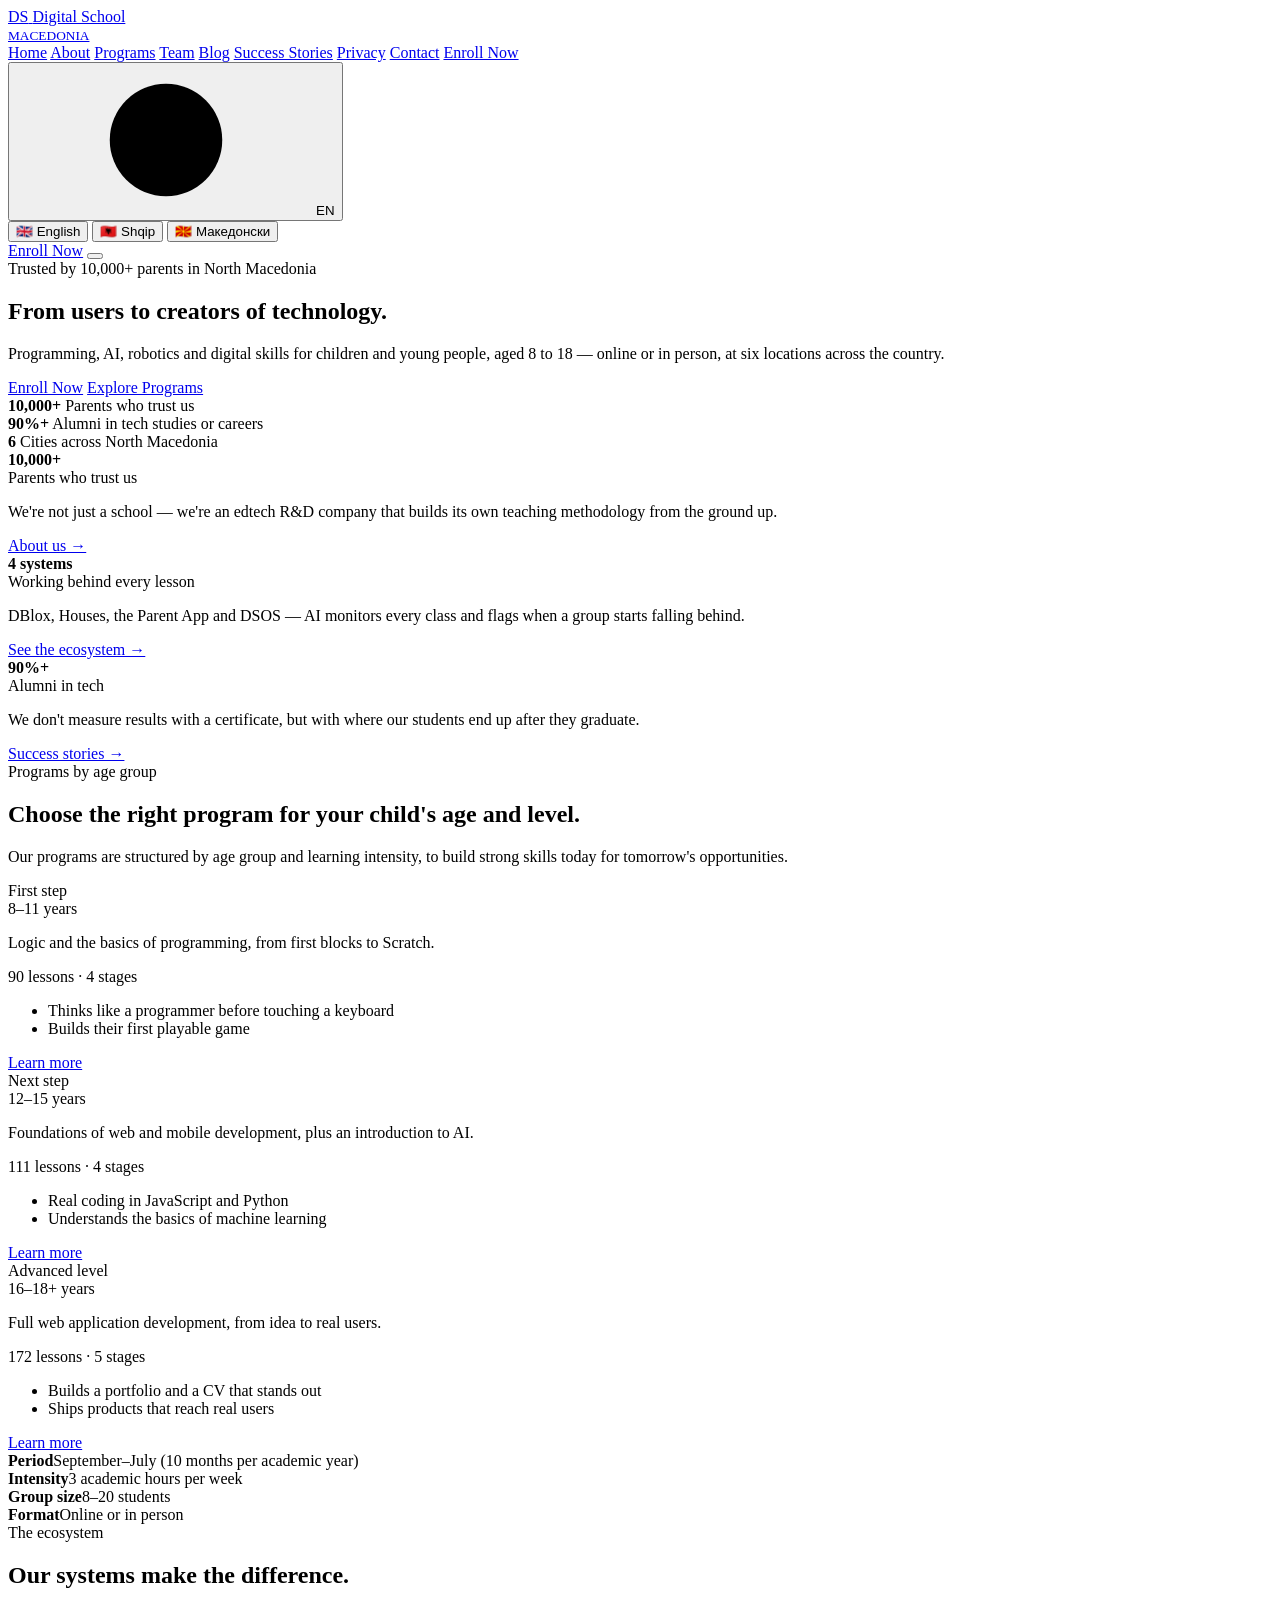
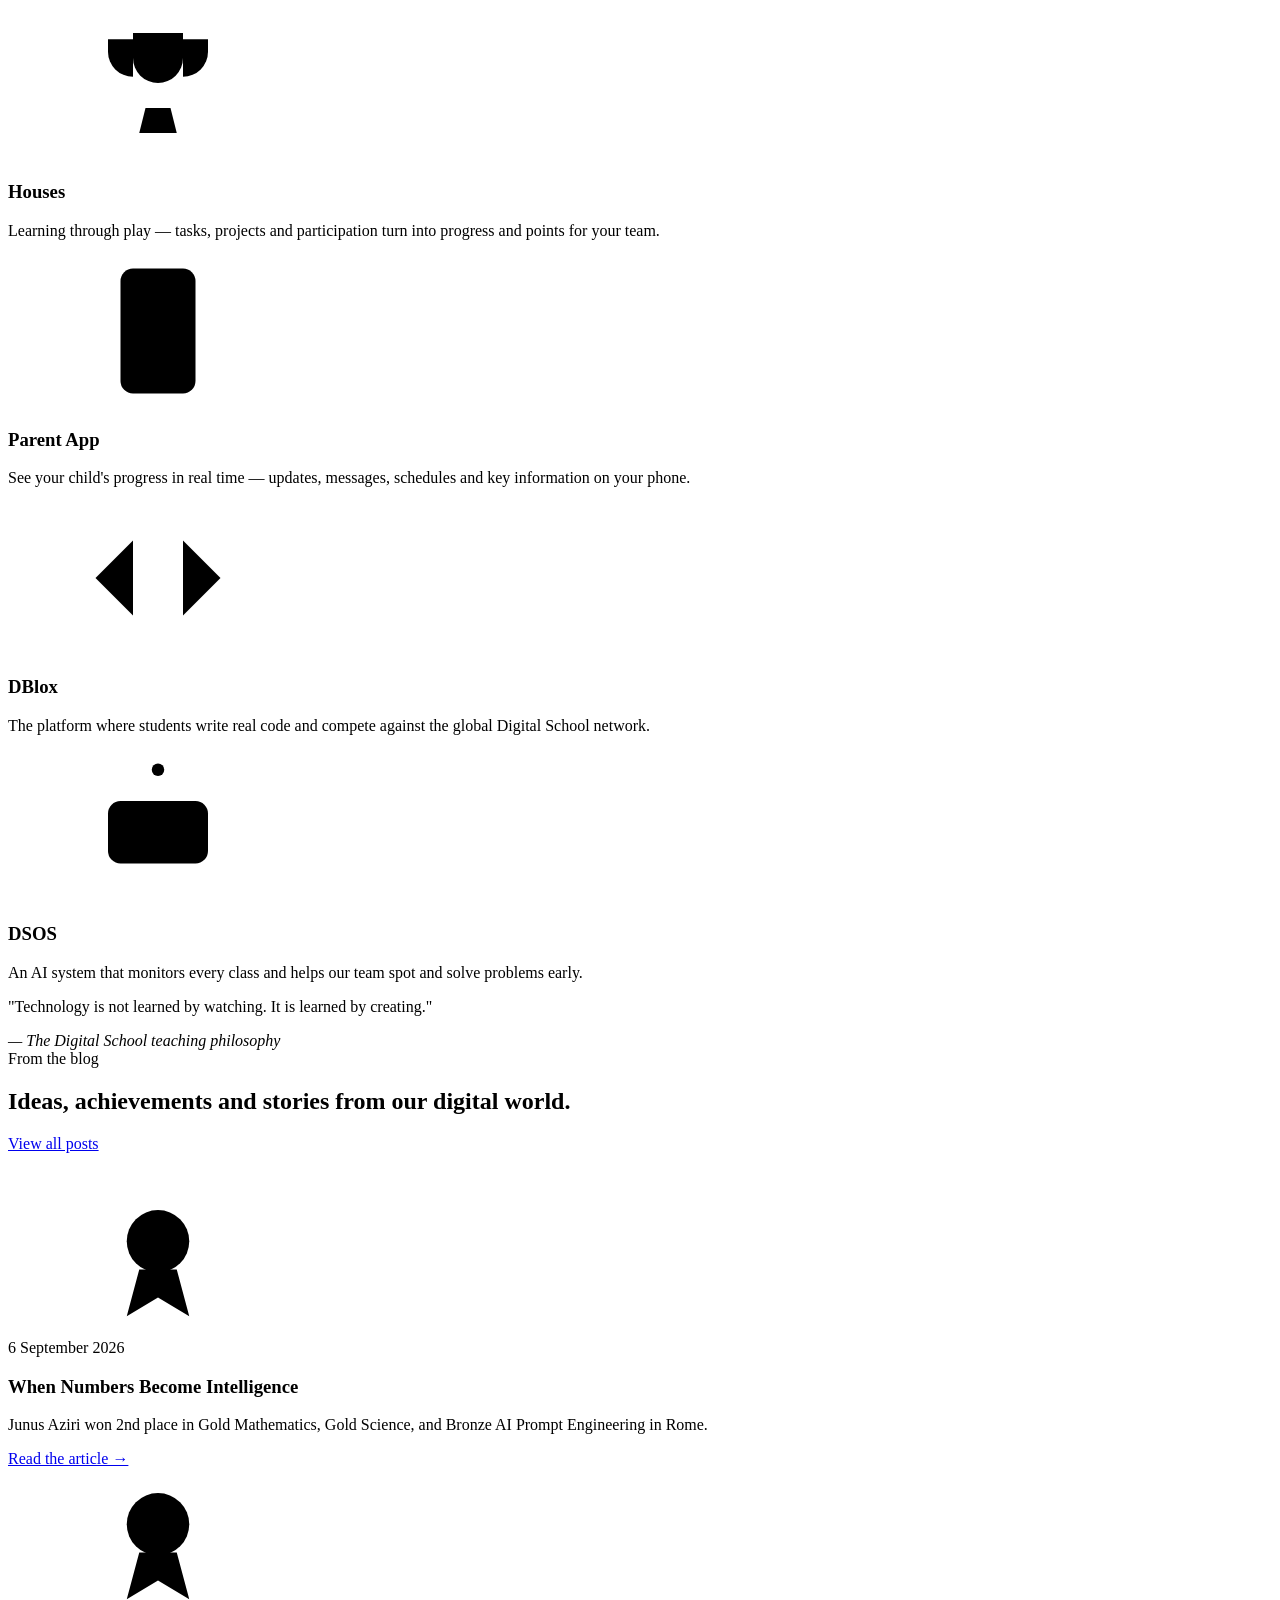
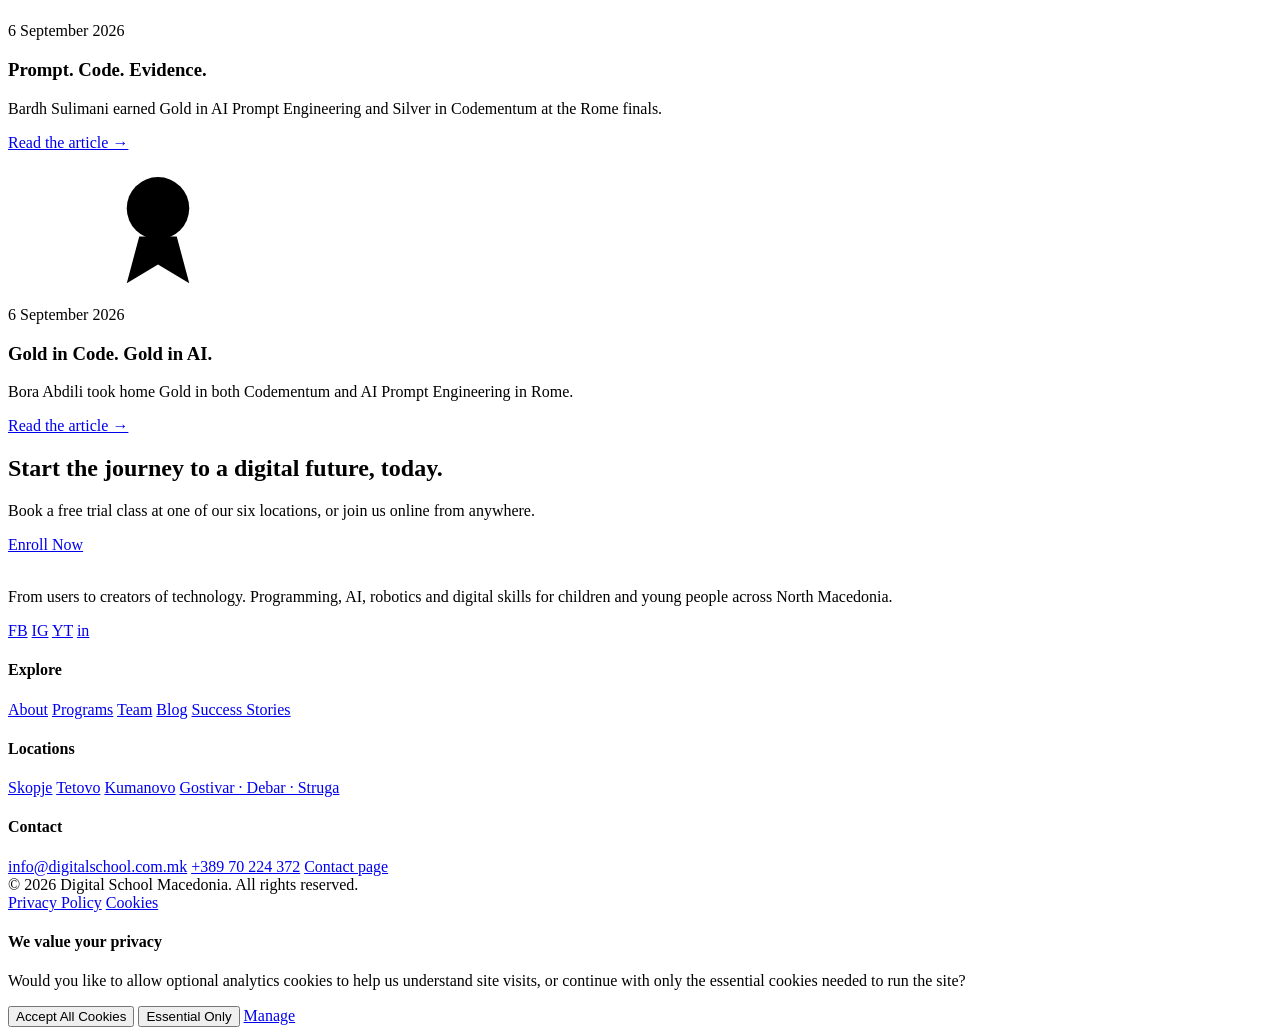
==== index.html @ 80179875 "Add files via upload" ====
<!DOCTYPE html>
<html lang="en">
<head>
<meta charset="UTF-8">
<meta name="viewport" content="width=device-width, initial-scale=1.0">
<title>Digital School Macedonia — Coding, AI & Robotics for Kids and Teens</title>
<meta name="description" content="Digital School Macedonia teaches programming, AI, robotics and digital skills to children and young people aged 8–18, online or in person, across six cities.">
<link rel="icon" href="data:image/svg+xml,<svg xmlns=%22http://www.w3.org/2000/svg%22 viewBox=%220 0 100 100%22><rect rx=%2222%22 width=%22100%22 height=%22100%22 fill=%22%234F46E5%22/><text x=%2250%22 y=%2266%22 font-size=%2250%22 fill=%22white%22 text-anchor=%22middle%22 font-family=%22Arial%22>DS</text></svg>">
<link rel="preconnect" href="https://fonts.googleapis.com">
<link href="https://fonts.googleapis.com/css2?family=Fraunces:opsz,wght@9..144,500;9..144,600;9..144,700&family=Manrope:wght@400;500;600;700;800&display=swap" rel="stylesheet">
<link rel="stylesheet" href="css/style.css">
</head>
<body>
<svg style="display:none" aria-hidden="true">
<defs>
<symbol id="i-cap" viewBox="0 0 24 24"><path d="M2 8l10-5 10 5-10 5-10-5z"/><path d="M6 10.5V16c0 1.5 2.5 3 6 3s6-1.5 6-3v-5.5"/><path d="M22 8v6"/></symbol>
<symbol id="i-wrench" viewBox="0 0 24 24"><path d="M14.7 6.3a4 4 0 1 0-5.4 5.4L3 18v3h3l6.3-6.3a4 4 0 0 0 5.4-5.4l-2.8 2.8-2-2 2.8-2.8z"/></symbol>
<symbol id="i-globe" viewBox="0 0 24 24"><circle cx="12" cy="12" r="9"/><path d="M3 12h18"/><path d="M12 3a14 14 0 0 1 0 18"/><path d="M12 3a14 14 0 0 0 0 18"/></symbol>
<symbol id="i-rocket" viewBox="0 0 24 24"><path d="M12 2c3 2 5 6 5 10 0 2-1 4-2 5l-3 3-3-3c-1-1-2-3-2-5 0-4 2-8 5-10z"/><circle cx="12" cy="10" r="1.6"/><path d="M8 17l-3 4M16 17l3 4"/></symbol>
<symbol id="i-trophy" viewBox="0 0 24 24"><path d="M8 4h8v4a4 4 0 0 1-8 0V4z"/><path d="M8 5H4v2a4 4 0 0 0 4 4"/><path d="M16 5h4v2a4 4 0 0 1-4 4"/><path d="M12 13v3"/><path d="M9 20h6"/><path d="M10 16h4l1 4H9l1-4z"/></symbol>
<symbol id="i-phone" viewBox="0 0 24 24"><rect x="6" y="2" width="12" height="20" rx="2"/><path d="M11 18h2"/></symbol>
<symbol id="i-code" viewBox="0 0 24 24"><path d="M8 6L2 12l6 6"/><path d="M16 6l6 6-6 6"/></symbol>
<symbol id="i-robot" viewBox="0 0 24 24"><rect x="4" y="8" width="16" height="10" rx="2"/><circle cx="9" cy="13" r="1.3"/><circle cx="15" cy="13" r="1.3"/><path d="M12 8V4"/><circle cx="12" cy="3" r="1"/><path d="M2 12h2M20 12h2"/></symbol>
<symbol id="i-book" viewBox="0 0 24 24"><path d="M4 4h7a3 3 0 0 1 3 3v13a3 3 0 0 0-3-2H4V4z"/><path d="M20 4h-7a3 3 0 0 0-3 3v13a3 3 0 0 1 3-2h7V4z"/></symbol>
<symbol id="i-teacher" viewBox="0 0 24 24"><circle cx="9" cy="8" r="3.5"/><path d="M3 20c0-3.5 2.7-6 6-6s6 2.5 6 6"/><path d="M17 11l1.5 1.5L22 9"/></symbol>
<symbol id="i-award" viewBox="0 0 24 24"><circle cx="12" cy="9" r="5"/><path d="M9 13.5L7 21l5-3 5 3-2-7.5"/></symbol>
<symbol id="i-support" viewBox="0 0 24 24"><circle cx="8" cy="10" r="3"/><circle cx="16" cy="10" r="3"/><path d="M2 20c0-3 2.5-5 6-5s6 2 6 5"/><path d="M10 20c0-3 2.5-5 6-5s6 2 6 5" opacity="0.55"/></symbol>
<symbol id="i-folder" viewBox="0 0 24 24"><path d="M3 7a2 2 0 0 1 2-2h4l2 2h8a2 2 0 0 1 2 2v9a2 2 0 0 1-2 2H5a2 2 0 0 1-2-2V7z"/></symbol>
<symbol id="i-target" viewBox="0 0 24 24"><circle cx="12" cy="12" r="8"/><circle cx="12" cy="12" r="4.5"/><circle cx="12" cy="12" r="1"/></symbol>
<symbol id="i-compass" viewBox="0 0 24 24"><circle cx="12" cy="12" r="9"/><path d="M15 9l-2 6-6 2 2-6 6-2z"/></symbol>
<symbol id="i-chat" viewBox="0 0 24 24"><path d="M4 5h16a1 1 0 0 1 1 1v9a1 1 0 0 1-1 1H9l-5 4v-4H4a1 1 0 0 1-1-1V6a1 1 0 0 1 1-1z"/></symbol>
<symbol id="i-house" viewBox="0 0 24 24"><path d="M3 11l9-7 9 7"/><path d="M5 10v10h14V10"/><path d="M9 20v-6h6v6"/></symbol>
<symbol id="i-arrow" viewBox="0 0 24 24"><path d="M5 12h14"/><path d="M13 6l6 6-6 6"/></symbol>
</defs>
</svg>

<header class="site-header">
  <div class="container nav-wrap">
    <a href="index.html" class="brand">
      <span class="brand-mark">DS</span>
      <span>Digital School<br><small>MACEDONIA</small></span>
    </a>
    <nav class="main-nav" id="mainNav">
      <a href="index.html" class="active" data-i18n="nav.home">Home</a>
      <a href="about.html" data-i18n="nav.about">About</a>
      <a href="programs.html" data-i18n="nav.programs">Programs</a>
      <a href="team.html" data-i18n="nav.team">Team</a>
      <a href="blog.html" data-i18n="nav.blog">Blog</a>
      <a href="success-stories.html" data-i18n="nav.success">Success Stories</a>
      <a href="privacy.html" data-i18n="nav.privacy">Privacy</a>
      <a href="contact.html" data-i18n="nav.contact">Contact</a>
      <a href="contact.html" class="btn btn-cta btn-block nav-enroll-mobile" data-i18n="nav.enroll">Enroll Now</a>
    </nav>
    <div class="nav-actions">
      <div class="lang-switch">
        <button class="lang-btn" id="langBtn" aria-haspopup="true"><svg class="icon-svg icon-sm"><use href="#i-globe"/></svg><span id="langBtnLabel">EN</span></button>
        <div class="lang-menu" id="langMenu">
          <button data-lang="en" class="active">🇬🇧 English</button>
          <button data-lang="sq">🇦🇱 Shqip</button>
          <button data-lang="mk">🇲🇰 Македонски</button>
        </div>
      </div>
      <a href="contact.html" class="btn btn-cta" data-i18n="nav.enroll">Enroll Now</a>
      <button class="nav-toggle" id="navToggle" aria-label="Menu"><span></span><span></span><span></span></button>
    </div>
  </div>
</header>

<section class="hero">
  <div class="container">
    <div class="hero-grid">
      <div class="hero-copy">
        <span class="hero-tag"><span data-i18n="home.hero.tag">Trusted by 10,000+ parents in North Macedonia</span></span>
        <h1 data-i18n="home.hero.title">From <span class="accent">users</span> to creators of technology.</h1>
        <p class="lede" data-i18n="home.hero.lede">Programming, AI, robotics and digital skills for children and young people, aged 8 to 18 — online or in person, at six locations across the country.</p>
        <div class="hero-actions">
          <a href="contact.html" class="btn btn-cta" data-i18n="home.hero.cta1">Enroll Now</a>
          <a href="programs.html" class="btn btn-ghost-light" data-i18n="home.hero.cta2">Explore Programs</a>
        </div>
      </div>
      <div class="hero-panel">
        <div class="hero-panel-stat">
          <strong>10,000+</strong>
          <span data-i18n="home.hero.chip1">Parents who trust us</span>
        </div>
        <div class="hero-panel-divider"></div>
        <div class="hero-panel-stat">
          <strong>90%+</strong>
          <span data-i18n="home.hero.chip2">Alumni in tech studies or careers</span>
        </div>
        <div class="hero-panel-divider"></div>
        <div class="hero-panel-stat" style="margin-bottom:0;">
          <strong>6</strong>
          <span data-i18n="home.hero.chip4">Cities across North Macedonia</span>
        </div>
      </div>
    </div>
  </div>
</section>

<div class="container">
  <div class="stats-bar">
    <div class="stats-bar-item">
      <strong>10,000+</strong>
      <div class="stat-label" data-i18n="home.stats.card1.label">Parents who trust us</div>
      <p data-i18n="home.stats.card1.text">We're not just a school — we're an edtech R&D company that builds its own teaching methodology from the ground up.</p>
      <a href="about.html" class="stat-link" data-i18n="home.stats.card1.link">About us →</a>
    </div>
    <div class="stats-bar-item">
      <strong data-i18n="home.stats.card2.value">4 systems</strong>
      <div class="stat-label" data-i18n="home.stats.card2.label">Working behind every lesson</div>
      <p data-i18n="home.stats.card2.text">DBlox, Houses, the Parent App and DSOS — AI monitors every class and flags when a group starts falling behind.</p>
      <a href="programs.html" class="stat-link" data-i18n="home.stats.card2.link">See the ecosystem →</a>
    </div>
    <div class="stats-bar-item">
      <strong>90%+</strong>
      <div class="stat-label" data-i18n="home.stats.card3.label">Alumni in tech</div>
      <p data-i18n="home.stats.card3.text">We don't measure results with a certificate, but with where our students end up after they graduate.</p>
      <a href="success-stories.html" class="stat-link" data-i18n="home.stats.card3.link">Success stories →</a>
    </div>
  </div>
</div>

<section>
  <div class="container">
    <div class="section-head center">
      <span class="eyebrow" data-i18n="home.programs.eyebrow">Programs by age group</span>
      <h2 data-i18n="home.programs.title">Choose the right program for your child's age and level.</h2>
      <p class="lede" data-i18n="home.programs.lede">Our programs are structured by age group and learning intensity, to build strong skills today for tomorrow's opportunities.</p>
    </div>
    <div class="grid grid-3">
      <div class="card program-card">
        <span class="tag-pill" data-i18n="home.programs.p1.step">First step</span>
        <div class="program-age">8–11 <span data-i18n="home.programs.years">years</span></div>
        <p data-i18n="home.programs.p1.desc">Logic and the basics of programming, from first blocks to Scratch.</p>
        <div class="program-meta"><span data-i18n="home.programs.p1.meta">90 lessons · 4 stages</span></div>
        <ul>
          <li data-i18n="home.programs.p1.li1">Thinks like a programmer before touching a keyboard</li>
          <li data-i18n="home.programs.p1.li2">Builds their first playable game</li>
        </ul>
        <a href="programs.html" class="btn btn-outline btn-block" data-i18n="home.programs.learnMore">Learn more</a>
      </div>
      <div class="card program-card step-2">
        <span class="tag-pill" data-i18n="home.programs.p2.step">Next step</span>
        <div class="program-age">12–15 <span data-i18n="home.programs.years">years</span></div>
        <p data-i18n="home.programs.p2.desc">Foundations of web and mobile development, plus an introduction to AI.</p>
        <div class="program-meta"><span data-i18n="home.programs.p2.meta">111 lessons · 4 stages</span></div>
        <ul>
          <li data-i18n="home.programs.p2.li1">Real coding in JavaScript and Python</li>
          <li data-i18n="home.programs.p2.li2">Understands the basics of machine learning</li>
        </ul>
        <a href="programs.html" class="btn btn-outline btn-block" data-i18n="home.programs.learnMore">Learn more</a>
      </div>
      <div class="card program-card step-3">
        <span class="tag-pill" data-i18n="home.programs.p3.step">Advanced level</span>
        <div class="program-age">16–18+ <span data-i18n="home.programs.years">years</span></div>
        <p data-i18n="home.programs.p3.desc">Full web application development, from idea to real users.</p>
        <div class="program-meta"><span data-i18n="home.programs.p3.meta">172 lessons · 5 stages</span></div>
        <ul>
          <li data-i18n="home.programs.p3.li1">Builds a portfolio and a CV that stands out</li>
          <li data-i18n="home.programs.p3.li2">Ships products that reach real users</li>
        </ul>
        <a href="programs.html" class="btn btn-outline btn-block" data-i18n="home.programs.learnMore">Learn more</a>
      </div>
    </div>
  </div>
</section>

<section class="section-alt">
  <div class="container">
    <div class="info-strip">
      <div><strong data-i18n="home.info.period">Period</strong><span data-i18n="home.info.periodVal">September–July (10 months per academic year)</span></div>
      <div><strong data-i18n="home.info.intensity">Intensity</strong><span data-i18n="home.info.intensityVal">3 academic hours per week</span></div>
      <div><strong data-i18n="home.info.group">Group size</strong><span data-i18n="home.info.groupVal">8–20 students</span></div>
      <div><strong data-i18n="home.info.method">Format</strong><span data-i18n="home.info.methodVal">Online or in person</span></div>
    </div>
  </div>
</section>

<section>
  <div class="container">
    <div class="section-head center">
      <span class="eyebrow" data-i18n="home.ecosystem.eyebrow">The ecosystem</span>
      <h2 data-i18n="home.ecosystem.title">Our systems make the difference.</h2>
    </div>
    <div class="grid grid-4">
      <div class="card eco-card">
        <div class="icon-badge"><svg class="icon-svg"><use href="#i-trophy"/></svg></div>
        <h3 data-i18n="home.ecosystem.e1.title">Houses</h3>
        <p data-i18n="home.ecosystem.e1.text">Learning through play — tasks, projects and participation turn into progress and points for your team.</p>
      </div>
      <div class="card eco-card">
        <div class="icon-badge"><svg class="icon-svg"><use href="#i-phone"/></svg></div>
        <h3 data-i18n="home.ecosystem.e2.title">Parent App</h3>
        <p data-i18n="home.ecosystem.e2.text">See your child's progress in real time — updates, messages, schedules and key information on your phone.</p>
      </div>
      <div class="card eco-card">
        <div class="icon-badge"><svg class="icon-svg"><use href="#i-code"/></svg></div>
        <h3 data-i18n="home.ecosystem.e3.title">DBlox</h3>
        <p data-i18n="home.ecosystem.e3.text">The platform where students write real code and compete against the global Digital School network.</p>
      </div>
      <div class="card eco-card">
        <div class="icon-badge"><svg class="icon-svg"><use href="#i-robot"/></svg></div>
        <h3 data-i18n="home.ecosystem.e4.title">DSOS</h3>
        <p data-i18n="home.ecosystem.e4.text">An AI system that monitors every class and helps our team spot and solve problems early.</p>
      </div>
    </div>
  </div>
</section>

<section class="section-alt">
  <div class="container">
    <div class="quote-card">
      <p data-i18n="home.quote.text">"Technology is not learned by watching. It is learned by creating."</p>
      <cite data-i18n="home.quote.cite">— The Digital School teaching philosophy</cite>
    </div>
  </div>
</section>

<section>
  <div class="container">
    <div class="flex-between section-head" style="margin-bottom:32px;">
      <div>
        <span class="eyebrow" data-i18n="home.blog.eyebrow">From the blog</span>
        <h2 class="mt-0" data-i18n="home.blog.title">Ideas, achievements and stories from our digital world.</h2>
      </div>
      <a href="blog.html" class="btn btn-outline" data-i18n="home.blog.viewAll">View all posts</a>
    </div>
    <div class="grid grid-3">
      <div class="card blog-card">
        <div class="blog-thumb"><svg class="icon-svg icon-lg"><use href="#i-award"/></svg></div>
        <div class="blog-date" data-i18n="home.blog.post1.date">6 September 2026</div>
        <h3 data-i18n="home.blog.post1.title">When Numbers Become Intelligence</h3>
        <p data-i18n="home.blog.post1.text">Junus Aziri won 2nd place in Gold Mathematics, Gold Science, and Bronze AI Prompt Engineering in Rome.</p>
        <a href="blog.html" data-i18n="home.blog.readMore">Read the article →</a>
      </div>
      <div class="card blog-card">
        <div class="blog-thumb"><svg class="icon-svg icon-lg"><use href="#i-award"/></svg></div>
        <div class="blog-date" data-i18n="home.blog.post2.date">6 September 2026</div>
        <h3 data-i18n="home.blog.post2.title">Prompt. Code. Evidence.</h3>
        <p data-i18n="home.blog.post2.text">Bardh Sulimani earned Gold in AI Prompt Engineering and Silver in Codementum at the Rome finals.</p>
        <a href="blog.html" data-i18n="home.blog.readMore">Read the article →</a>
      </div>
      <div class="card blog-card">
        <div class="blog-thumb"><svg class="icon-svg icon-lg"><use href="#i-award"/></svg></div>
        <div class="blog-date" data-i18n="home.blog.post3.date">6 September 2026</div>
        <h3 data-i18n="home.blog.post3.title">Gold in Code. Gold in AI.</h3>
        <p data-i18n="home.blog.post3.text">Bora Abdili took home Gold in both Codementum and AI Prompt Engineering in Rome.</p>
        <a href="blog.html" data-i18n="home.blog.readMore">Read the article →</a>
      </div>
    </div>
  </div>
</section>

<section class="section-alt">
  <div class="container">
    <div class="cta-band">
      <div class="cta-band-text">
      <h2 data-i18n="home.cta.title">Start the journey to a digital future, today.</h2>
      <p class="lede" data-i18n="home.cta.lede">Book a free trial class at one of our six locations, or join us online from anywhere.</p>
          </div>
      <a href="contact.html" class="btn btn-cta" data-i18n="home.hero.cta1">Enroll Now</a>
    </div>
  </div>
</section>

<footer class="site-footer">
  <div class="container">
    <div class="footer-grid">
      <div class="footer-brand">
        <a href="index.html" class="brand" style="color:#fff">
          <span class="brand-mark">DS</span><span>Digital School</span>
        </a>
        <p data-i18n="footer.about">From users to creators of technology. Programming, AI, robotics and digital skills for children and young people across North Macedonia.</p>
        <div class="footer-social">
          <a href="https://www.facebook.com/digitalschoolmk" target="_blank" rel="noopener" aria-label="Facebook">FB</a>
          <a href="https://www.instagram.com/dsmacedonia/" target="_blank" rel="noopener" aria-label="Instagram">IG</a>
          <a href="https://www.youtube.com/@digitalschoolmacedonia" target="_blank" rel="noopener" aria-label="YouTube">YT</a>
          <a href="https://www.linkedin.com/company/20141187/" target="_blank" rel="noopener" aria-label="LinkedIn">in</a>
        </div>
      </div>
      <div>
        <h4 data-i18n="footer.explore">Explore</h4>
        <a href="about.html" data-i18n="nav.about">About</a>
        <a href="programs.html" data-i18n="nav.programs">Programs</a>
        <a href="team.html" data-i18n="nav.team">Team</a>
        <a href="blog.html" data-i18n="nav.blog">Blog</a>
        <a href="success-stories.html" data-i18n="nav.success">Success Stories</a>
      </div>
      <div>
        <h4 data-i18n="footer.locations">Locations</h4>
        <a href="contact.html">Skopje</a>
        <a href="contact.html">Tetovo</a>
        <a href="contact.html">Kumanovo</a>
        <a href="contact.html">Gostivar · Debar · Struga</a>
      </div>
      <div>
        <h4 data-i18n="footer.contact">Contact</h4>
        <a href="mailto:info@digitalschool.com.mk">info@digitalschool.com.mk</a>
        <a href="tel:+38970224372">+389 70 224 372</a>
        <a href="contact.html" data-i18n="nav.contact">Contact page</a>
      </div>
    </div>
    <div class="footer-bottom">
      <span>© 2026 Digital School Macedonia. <span data-i18n="footer.rights">All rights reserved.</span></span>
      <div class="footer-bottom-links">
        <a href="privacy.html" data-i18n="footer.privacy">Privacy Policy</a>
        <a href="privacy.html#cookies" data-i18n="footer.cookies">Cookies</a>
      </div>
    </div>
  </div>
</footer>

<div class="cookie-banner" id="cookieBanner">
  <h4 data-i18n="cookies.title">We value your privacy</h4>
  <p data-i18n="cookies.text">Would you like to allow optional analytics cookies to help us understand site visits, or continue with only the essential cookies needed to run the site?</p>
  <div class="cookie-actions">
    <button class="btn btn-cta" id="cookieAcceptAll" data-i18n="cookies.acceptAll">Accept All Cookies</button>
    <button class="btn btn-outline" id="cookieRejectAll" data-i18n="cookies.rejectAll">Essential Only</button>
    <a href="privacy.html#cookies" class="btn btn-outline" data-i18n="cookies.manage">Manage</a>
  </div>
</div>

<script src="js/i18n-data.js"></script>
<script src="js/i18n.js"></script>
<script src="js/main.js"></script>
</body>
</html>
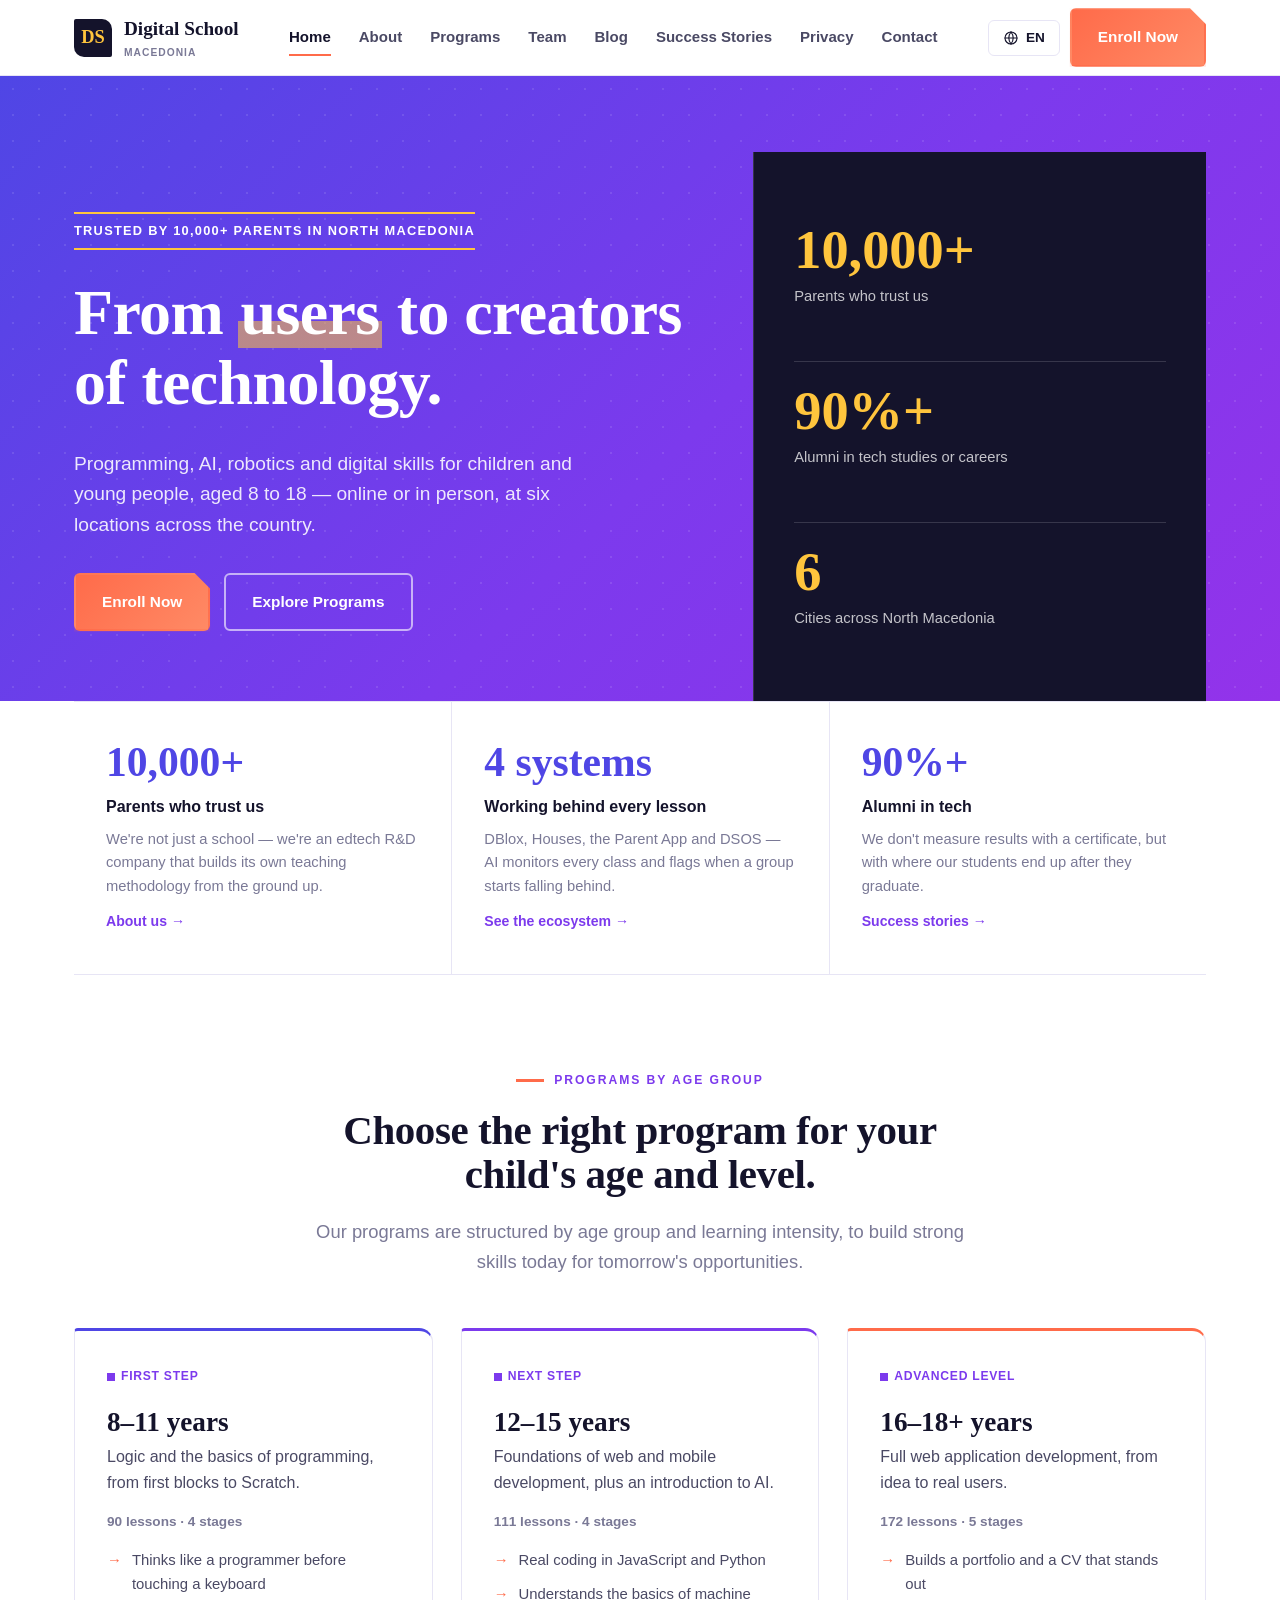
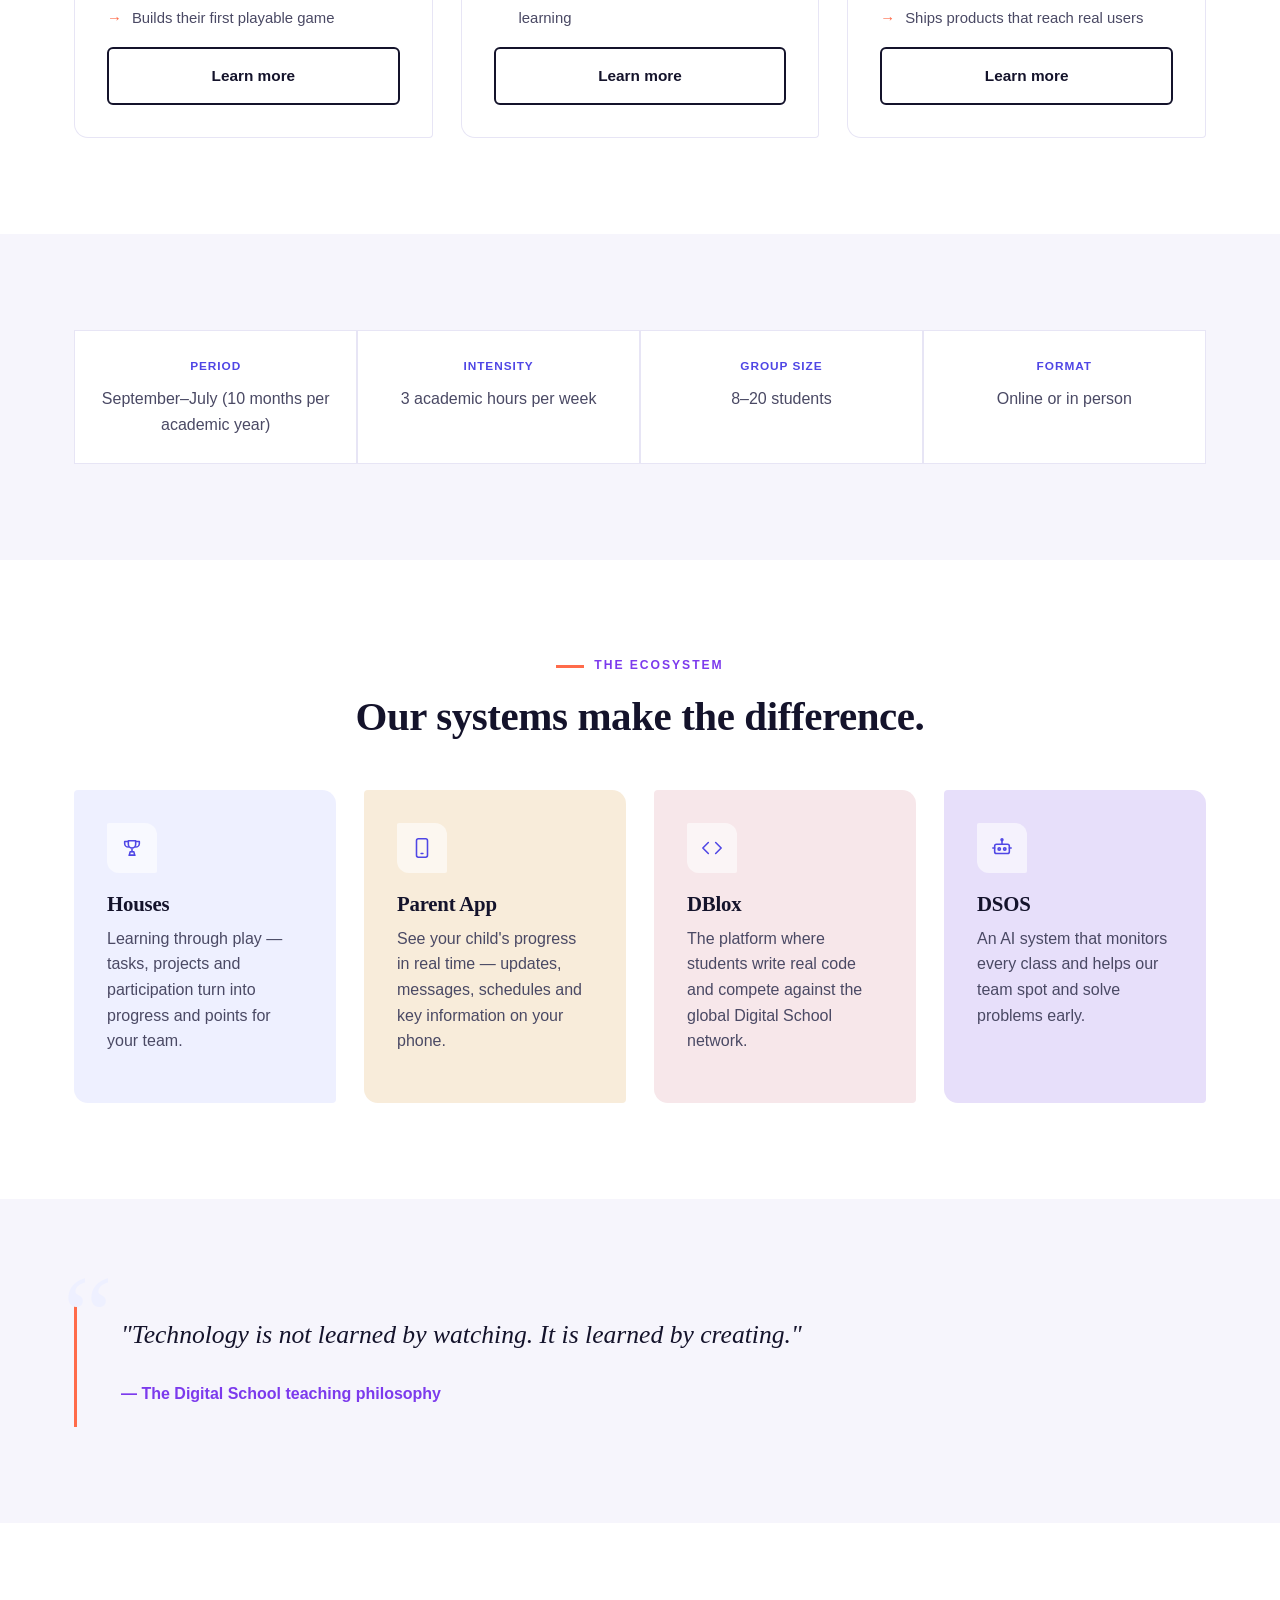
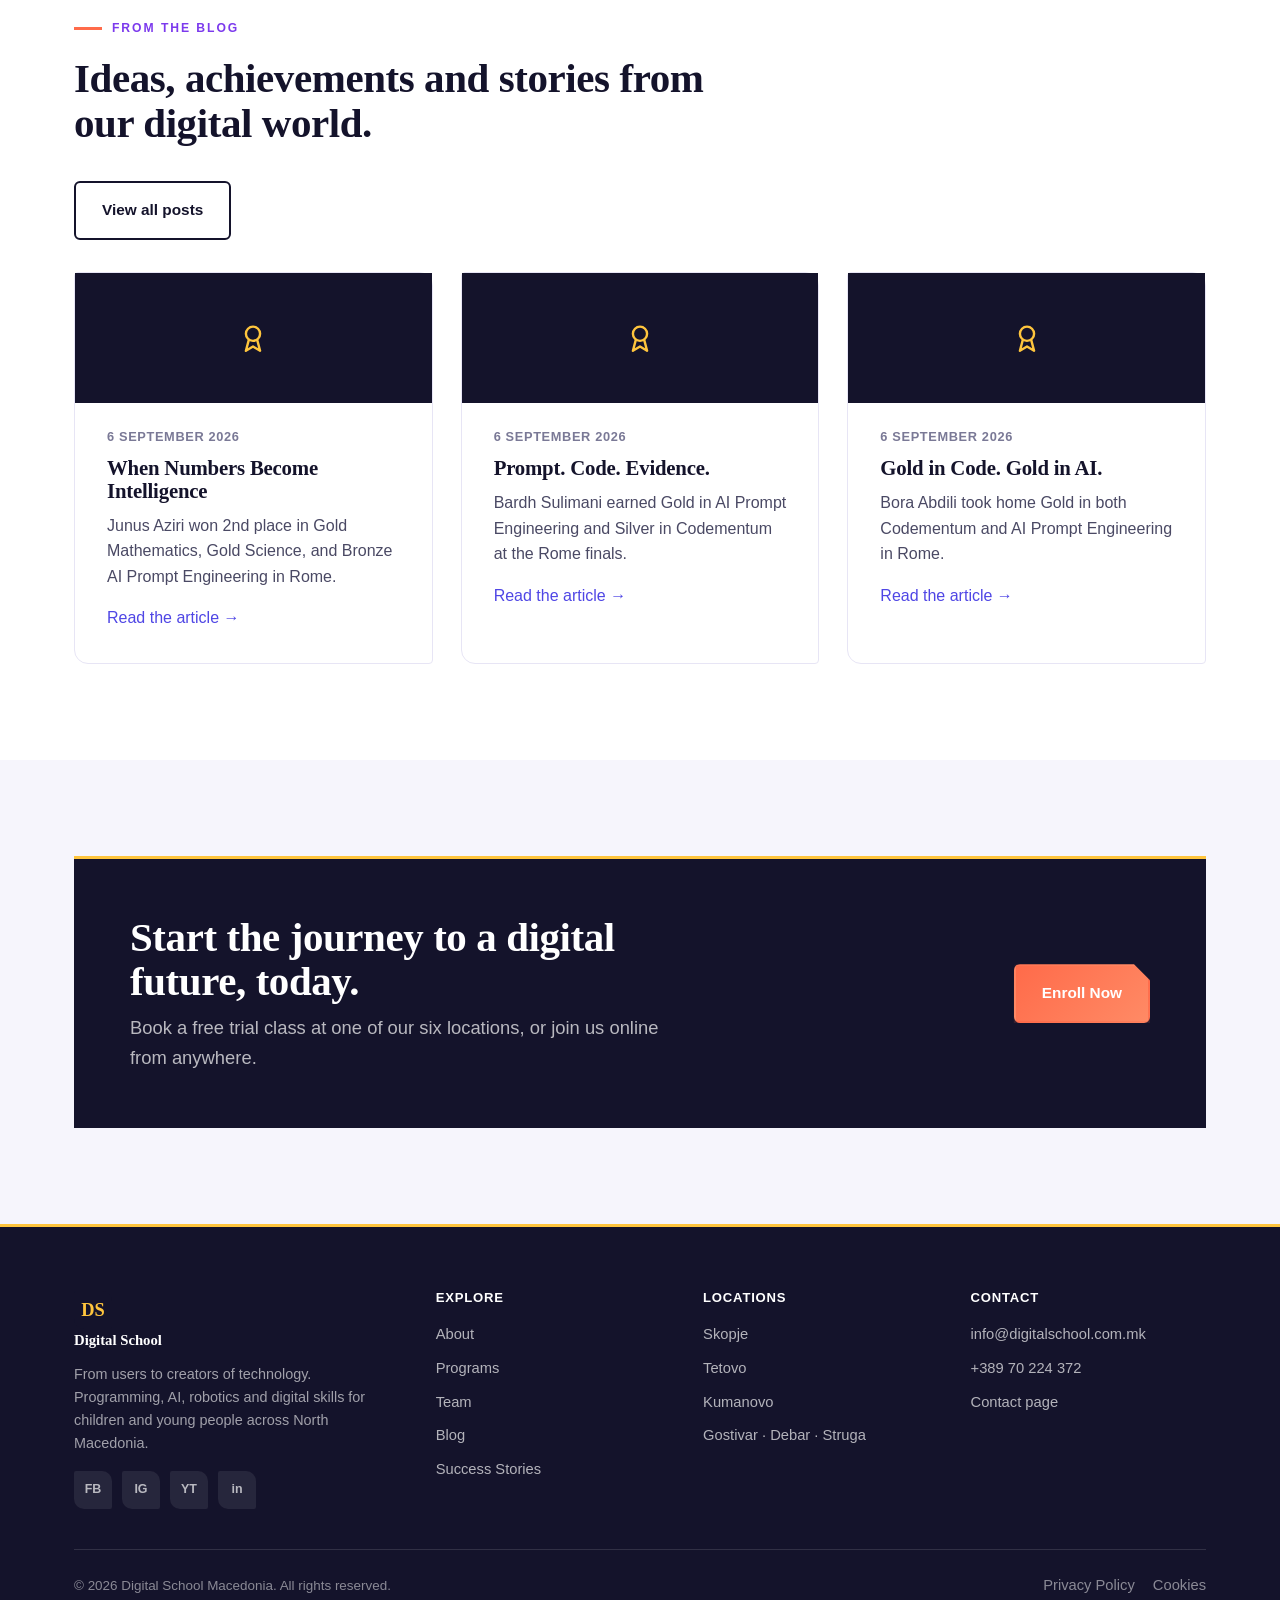
==== commit 026f460c: "Update stylesheet link in index.html" ====
--- a/index.html
+++ b/index.html
@@ -8,7 +8,7 @@
 <link rel="icon" href="data:image/svg+xml,<svg xmlns=%22http://www.w3.org/2000/svg%22 viewBox=%220 0 100 100%22><rect rx=%2222%22 width=%22100%22 height=%22100%22 fill=%22%234F46E5%22/><text x=%2250%22 y=%2266%22 font-size=%2250%22 fill=%22white%22 text-anchor=%22middle%22 font-family=%22Arial%22>DS</text></svg>">
 <link rel="preconnect" href="https://fonts.googleapis.com">
 <link href="https://fonts.googleapis.com/css2?family=Fraunces:opsz,wght@9..144,500;9..144,600;9..144,700&family=Manrope:wght@400;500;600;700;800&display=swap" rel="stylesheet">
-<link rel="stylesheet" href="css/style.css">
+<link rel="stylesheet" href="style.css">
 </head>
 <body>
 <svg style="display:none" aria-hidden="true">
--- a/style.css
+++ b/style.css
@@ -0,0 +1,574 @@
+/* ============================================================
+   Digital School Macedonia — Design System
+   Palette rationale:
+   - Indigo (#4F46E5) = trust + intelligence, anchors the tech/education feel
+   - Violet (#7C3AED) = creativity + innovation, used in gradients & accents
+   - Coral (#FF6B4A)  = energy + urgency, reserved for calls-to-action
+   - Amber (#FFC53D)  = achievement/gamification highlight (badges, stats)
+   ============================================================ */
+
+:root {
+  --color-primary: #4F46E5;
+  --color-primary-dark: #3730A3;
+  --color-primary-light: #EEF0FF;
+  --color-accent: #7C3AED;
+  --color-cta: #FF6B4A;
+  --color-cta-dark: #E44F30;
+  --color-gold: #FFC53D;
+  --color-ink: #14132B;
+  --color-body: #4A4964;
+  --color-muted: #7A7996;
+  --color-surface: #FFFFFF;
+  --color-surface-alt: #F6F5FC;
+  --color-border: #E7E5F5;
+  --gradient-hero: linear-gradient(135deg, #4F46E5 0%, #7C3AED 55%, #9333EA 100%);
+  --gradient-cta: linear-gradient(135deg, #FF6B4A 0%, #FF8A65 100%);
+  --shadow-sm: 0 2px 8px rgba(20, 19, 43, 0.06);
+  --shadow-md: 0 8px 24px rgba(20, 19, 43, 0.10);
+  --shadow-lg: 0 20px 48px rgba(79, 70, 229, 0.18);
+  --radius-sm: 6px;
+  --radius-md: 4px 14px 4px 14px;
+  --radius-lg: 4px 32px 4px 32px;
+  --notch: 16px;
+  --font-heading: 'Fraunces', 'Iowan Old Style', Georgia, serif;
+  --font-body: 'Manrope', 'Segoe UI', sans-serif;
+  --header-height: 76px;
+  color-scheme: light;
+}
+
+@media (prefers-color-scheme: dark) {
+  :root {
+    --color-primary: #7C7AFF;
+    --color-primary-dark: #A5A3FF;
+    --color-primary-light: #211F42;
+    --color-accent: #B794F6;
+    --color-cta: #FF8A65;
+    --color-cta-dark: #FFA482;
+    --color-gold: #FFD666;
+    --color-ink: #F2F1FB;
+    --color-body: #C7C6E0;
+    --color-muted: #9391B5;
+    --color-surface: #15142B;
+    --color-surface-alt: #1D1B3B;
+    --color-border: #2E2C55;
+    --shadow-sm: 0 2px 8px rgba(0,0,0,0.35);
+    --shadow-md: 0 8px 24px rgba(0,0,0,0.45);
+    --shadow-lg: 0 20px 48px rgba(124, 122, 255, 0.25);
+    color-scheme: dark;
+  }
+}
+
+* , *::before, *::after { box-sizing: border-box; }
+html { scroll-behavior: smooth; }
+body {
+  margin: 0;
+  font-family: var(--font-body);
+  color: var(--color-body);
+  background: var(--color-surface);
+  line-height: 1.6;
+  -webkit-font-smoothing: antialiased;
+}
+h1, h2, h3, h4 {
+  font-family: var(--font-heading);
+  font-optical-sizing: auto;
+  color: var(--color-ink);
+  line-height: 1.08;
+  margin: 0 0 .5em;
+  font-weight: 600;
+  letter-spacing: -0.01em;
+}
+h1 { font-size: clamp(2.4rem, 5vw, 4.1rem); font-weight: 600; }
+h2 { font-size: clamp(1.8rem, 3.2vw, 2.7rem); }
+h3 { font-size: 1.3rem; font-weight: 600; }
+p { margin: 0 0 1em; }
+a { color: var(--color-primary); text-decoration: none; }
+img { max-width: 100%; display: block; }
+ul { padding-left: 1.2em; }
+.container {
+  width: 100%;
+  max-width: 1180px;
+  margin: 0 auto;
+  padding: 0 24px;
+}
+section { padding: 96px 0; }
+.section-alt { background: var(--color-surface-alt); }
+
+/* Section eyebrow: a short rule + small-caps label, not a badge pill */
+.eyebrow {
+  display: flex;
+  align-items: center;
+  gap: 10px;
+  font-family: var(--font-body);
+  font-weight: 800;
+  font-size: .76rem;
+  letter-spacing: .16em;
+  text-transform: uppercase;
+  color: var(--color-accent);
+  margin-bottom: 18px;
+}
+.eyebrow::before { content: ""; display: block; width: 28px; height: 3px; background: var(--color-cta); flex-shrink: 0; }
+.section-head.center .eyebrow { justify-content: center; }
+.section-head { max-width: 680px; margin-bottom: 52px; }
+.section-head.center { margin-left: auto; margin-right: auto; text-align: center; }
+.lede { font-size: 1.15rem; color: var(--color-muted); }
+
+/* Buttons: rectangular with a clipped corner, not pills */
+.btn {
+  display: inline-flex;
+  align-items: center;
+  gap: 9px;
+  font-family: var(--font-body);
+  font-weight: 700;
+  font-size: .96rem;
+  padding: 15px 26px;
+  border-radius: var(--radius-sm);
+  border: 2px solid transparent;
+  cursor: pointer;
+  transition: transform .18s ease, box-shadow .18s ease, background .18s ease, color .18s ease, border-color .18s ease;
+  white-space: nowrap;
+}
+.btn:hover { transform: translateY(-2px); }
+.btn-cta {
+  background: var(--gradient-cta);
+  color: #fff;
+  box-shadow: 0 10px 24px rgba(255, 107, 74, 0.35);
+  clip-path: polygon(0 0, calc(100% - var(--notch)) 0, 100% var(--notch), 100% 100%, 0 100%);
+}
+.btn-cta:hover { box-shadow: 0 14px 30px rgba(255, 107, 74, 0.45); }
+.btn-outline {
+  background: transparent;
+  border-color: var(--color-ink);
+  color: var(--color-ink);
+}
+.btn-outline:hover { border-color: var(--color-primary); color: var(--color-primary); background: var(--color-primary-light); }
+.btn-ghost-light {
+  background: transparent;
+  border-color: rgba(255,255,255,0.6);
+  color: #fff;
+}
+.btn-ghost-light:hover { background: rgba(255,255,255,0.14); border-color: #fff; }
+.btn-block { width: 100%; justify-content: center; }
+.icon-svg { width: 22px; height: 22px; fill: none; stroke: currentColor; stroke-width: 1.7; stroke-linecap: round; stroke-linejoin: round; flex-shrink: 0; }
+.icon-svg.icon-sm { width: 16px; height: 16px; }
+.icon-svg.icon-lg { width: 34px; height: 34px; }
+
+/* Header / Nav */
+.site-header {
+  position: sticky;
+  top: 0;
+  z-index: 500;
+  background: color-mix(in srgb, var(--color-surface) 92%, transparent);
+  backdrop-filter: blur(10px);
+  border-bottom: 1px solid var(--color-border);
+  height: var(--header-height);
+  display: flex;
+  align-items: center;
+}
+.nav-wrap {
+  width: 100%;
+  display: flex;
+  align-items: center;
+  justify-content: space-between;
+  gap: 24px;
+}
+.brand {
+  display: flex;
+  align-items: center;
+  gap: 12px;
+  font-family: var(--font-heading);
+  font-weight: 600;
+  font-size: 1.2rem;
+  color: var(--color-ink);
+}
+.brand-mark {
+  width: 38px; height: 38px;
+  border-radius: 2px 10px 2px 10px;
+  background: var(--color-ink);
+  display: flex; align-items: center; justify-content: center;
+  color: var(--color-gold); font-family: var(--font-heading); font-weight: 600; font-size: 1.15rem;
+  flex-shrink: 0;
+}
+.brand small { display: block; font-family: var(--font-body); font-weight: 700; font-size: .64rem; color: var(--color-muted); letter-spacing: .1em; }
+.main-nav { display: flex; align-items: center; gap: 2px; }
+.main-nav a {
+  position: relative;
+  color: var(--color-body);
+  font-weight: 600;
+  font-size: .94rem;
+  padding: 10px 13px;
+  transition: color .15s;
+}
+.main-nav a::after {
+  content: "";
+  position: absolute; left: 13px; right: 13px; bottom: 4px;
+  height: 2px; background: var(--color-cta);
+  transform: scaleX(0); transform-origin: left;
+  transition: transform .18s ease;
+}
+.main-nav a:hover, .main-nav a.active { color: var(--color-ink); }
+.main-nav a:hover::after, .main-nav a.active::after { transform: scaleX(1); }
+.nav-actions { display: flex; align-items: center; gap: 10px; }
+
+.lang-switch { position: relative; }
+.lang-btn {
+  display: flex; align-items: center; gap: 7px;
+  border: 1.5px solid var(--color-border);
+  background: var(--color-surface);
+  color: var(--color-ink);
+  padding: 9px 14px;
+  border-radius: var(--radius-sm);
+  font-weight: 700;
+  font-size: .85rem;
+  cursor: pointer;
+}
+.lang-btn:hover { border-color: var(--color-ink); }
+.lang-menu {
+  position: absolute; top: calc(100% + 8px); right: 0;
+  background: var(--color-surface);
+  border: 1.5px solid var(--color-ink);
+  border-radius: var(--radius-sm);
+  box-shadow: var(--shadow-md);
+  min-width: 170px;
+  padding: 6px;
+  display: none;
+  flex-direction: column;
+  z-index: 600;
+}
+.lang-menu.open { display: flex; }
+.lang-menu button {
+  display: flex; align-items: center; gap: 10px;
+  background: none; border: none; text-align: left;
+  padding: 10px 12px; border-radius: 2px;
+  font-family: var(--font-body); font-size: .92rem; font-weight: 600;
+  color: var(--color-body); cursor: pointer;
+}
+.lang-menu button:hover { background: var(--color-surface-alt); }
+.lang-menu button.active { color: var(--color-primary); background: var(--color-primary-light); }
+
+.nav-toggle {
+  display: none;
+  flex-direction: column; gap: 5px;
+  background: none; border: none; cursor: pointer; padding: 8px;
+}
+.nav-toggle span { width: 24px; height: 2px; background: var(--color-ink); border-radius: 2px; }
+
+/* Hero — asymmetric editorial layout, dot-grid texture, single bold stat panel */
+.hero {
+  background: var(--gradient-hero);
+  color: #fff;
+  padding: 76px 0 0;
+  position: relative;
+  overflow: hidden;
+}
+.hero::before {
+  content: "";
+  position: absolute; inset: 0;
+  background-image: radial-gradient(circle, rgba(255,255,255,0.35) 1.4px, transparent 1.4px);
+  background-size: 26px 26px;
+  opacity: .3;
+}
+.hero .container { position: relative; z-index: 2; }
+.hero-grid { display: grid; grid-template-columns: 1.2fr .8fr; gap: 0; align-items: stretch; }
+.hero-copy { padding: 60px 48px 70px 0; }
+.hero-tag {
+  display: inline-flex; align-items: center; gap: 10px;
+  border-top: 2px solid var(--color-gold); border-bottom: 2px solid var(--color-gold);
+  padding: 7px 0; font-size: .8rem; font-weight: 800; letter-spacing: .1em; text-transform: uppercase;
+  margin-bottom: 28px;
+}
+.hero h1 { color: #fff; }
+.hero h1 .accent {
+  background: linear-gradient(transparent 62%, rgba(255,197,61,0.55) 62%);
+  padding: 0 2px;
+}
+.hero .lede { color: rgba(255,255,255,0.88); font-size: 1.2rem; max-width: 500px; }
+.hero-actions { display: flex; gap: 14px; margin-top: 32px; flex-wrap: wrap; }
+.hero-panel {
+  background: var(--color-ink);
+  padding: 48px 40px;
+  display: flex; flex-direction: column; justify-content: center;
+  position: relative;
+  border-left: 1px solid rgba(255,255,255,0.15);
+}
+.hero-panel-stat { margin-bottom: 30px; }
+.hero-panel-stat strong { display: block; font-family: var(--font-heading); font-weight: 600; font-size: 3.4rem; color: var(--color-gold); line-height: 1; }
+.hero-panel-stat span { display: block; font-size: .92rem; color: rgba(255,255,255,0.75); margin-top: 8px; }
+.hero-panel-divider { height: 1px; background: rgba(255,255,255,0.15); margin: 22px 0; }
+
+/* Stats bar — editorial rule-and-number bar, no card chrome */
+.stats-bar {
+  display: grid; grid-template-columns: repeat(3, 1fr);
+  border-top: 1.5px solid var(--color-border); border-bottom: 1.5px solid var(--color-border);
+}
+.stats-bar-item {
+  padding: 40px 32px;
+  border-left: 1.5px solid var(--color-border);
+}
+.stats-bar-item:first-child { border-left: none; }
+.stats-bar-item strong { display: block; font-family: var(--font-heading); font-weight: 600; font-size: 2.6rem; color: var(--color-primary); line-height: 1; }
+.stats-bar-item .stat-label { font-weight: 700; color: var(--color-ink); margin: 10px 0 8px; }
+.stats-bar-item p { color: var(--color-muted); font-size: .92rem; margin: 0 0 10px; }
+.stats-bar-item .stat-link { display: inline-flex; align-items:center; gap: 6px; font-weight: 700; font-size: .88rem; color: var(--color-accent); }
+
+/* Cards / grids */
+.grid { display: grid; gap: 28px; }
+.grid-3 { grid-template-columns: repeat(3, 1fr); }
+.grid-4 { grid-template-columns: repeat(4, 1fr); }
+.grid-2 { grid-template-columns: repeat(2, 1fr); }
+.card {
+  background: var(--color-surface);
+  border: 1.5px solid var(--color-border);
+  border-radius: var(--radius-md);
+  padding: 32px;
+  transition: border-color .2s ease, transform .2s ease;
+}
+.card:hover { border-color: var(--color-ink); transform: translateY(-3px); }
+.icon-badge {
+  width: 50px; height: 50px;
+  border-radius: 2px 12px 2px 12px;
+  display: flex; align-items: center; justify-content: center;
+  background: var(--color-primary-light);
+  color: var(--color-primary);
+  margin-bottom: 20px;
+}
+.tag-pill {
+  display: inline-flex;
+  align-items: center;
+  gap: 6px;
+  color: var(--color-accent);
+  font-size: .76rem;
+  font-weight: 800;
+  letter-spacing: .06em;
+  text-transform: uppercase;
+  margin-bottom: 14px;
+}
+.tag-pill::before { content: ""; width: 8px; height: 8px; background: currentColor; display: block; }
+
+/* Program cards with numbered steps */
+.program-card { position: relative; border-top: 3px solid var(--color-primary); }
+.program-card.step-2 { border-top-color: var(--color-accent); }
+.program-card.step-3 { border-top-color: var(--color-cta); }
+.program-age { font-family: var(--font-heading); font-size: 1.7rem; font-weight: 600; color: var(--color-ink); }
+.program-meta { display: flex; gap: 16px; margin: 14px 0; font-size: .85rem; color: var(--color-muted); font-weight: 600; }
+.program-card ul { list-style: none; padding: 0; margin: 16px 0; }
+.program-card ul li { display: flex; gap: 10px; margin-bottom: 10px; font-size: .93rem; color: var(--color-body); }
+.program-card ul li::before { content: "→"; color: var(--color-cta); font-weight: 800; flex-shrink: 0; }
+
+/* Info strip */
+.info-strip { display: grid; grid-template-columns: repeat(4, 1fr); gap: 1.5px; background: var(--color-border); border: 1.5px solid var(--color-border); }
+.info-strip div { text-align: center; padding: 26px 16px; background: var(--color-surface); }
+.info-strip strong { display: block; font-family: var(--font-body); color: var(--color-primary); font-size: .74rem; letter-spacing: .08em; text-transform: uppercase; margin-bottom: 10px; }
+
+/* Ecosystem — alternating tints instead of uniform white cards */
+.eco-card { border-color: transparent; }
+.eco-card:nth-child(1) { background: var(--color-primary-light); }
+.eco-card:nth-child(2) { background: color-mix(in srgb, var(--color-gold) 18%, var(--color-surface-alt)); }
+.eco-card:nth-child(3) { background: color-mix(in srgb, var(--color-cta) 10%, var(--color-surface-alt)); }
+.eco-card:nth-child(4) { background: color-mix(in srgb, var(--color-accent) 12%, var(--color-surface-alt)); }
+.eco-card:hover { border-color: transparent; }
+.eco-card .icon-badge { background: rgba(255,255,255,0.6); }
+
+/* Timeline (lesson rhythm) */
+.rhythm-row { display: flex; gap: 1.5px; overflow-x: auto; background: var(--color-border); border: 1.5px solid var(--color-border); }
+.rhythm-step {
+  flex: 1 1 0;
+  min-width: 140px;
+  background: var(--color-surface);
+  padding: 24px 16px;
+  text-align: center;
+}
+.rhythm-step strong { font-family: var(--font-heading); font-weight: 600; font-size: 1.7rem; color: var(--color-primary); display: block; }
+.rhythm-step span { font-size: .82rem; font-weight: 700; color: var(--color-ink); display: block; margin-top: 8px; }
+
+/* Founders / team */
+.person-card { display: flex; gap: 24px; align-items: flex-start; }
+.avatar {
+  width: 84px; height: 84px; border-radius: 2px 20px 2px 20px;
+  background: var(--color-ink);
+  display: flex; align-items: center; justify-content: center;
+  color: var(--color-gold); font-family: var(--font-heading); font-weight: 600; font-size: 1.6rem;
+  flex-shrink: 0;
+}
+.person-role { color: var(--color-accent); font-weight: 800; font-size: .82rem; text-transform: uppercase; letter-spacing: .06em; margin-bottom: 8px; }
+.role-card { text-align: center; }
+.role-card .avatar { margin: 0 auto 18px; background: var(--color-primary-light); color: var(--color-primary); }
+
+/* Locations */
+.location-card { border-left: 3px solid var(--color-accent); border-radius: 0 var(--radius-sm) var(--radius-sm) 0; }
+.location-card h3 { margin-bottom: 8px; }
+.location-card a { display: block; color: var(--color-body); font-weight: 600; margin: 4px 0; }
+.location-card a:hover { color: var(--color-primary); }
+
+/* Blog */
+.blog-card .blog-date { font-size: .8rem; color: var(--color-muted); font-weight: 700; margin-bottom: 10px; text-transform: uppercase; letter-spacing: .05em; }
+.blog-thumb { height: 130px; margin: -32px -32px 24px; background: var(--color-ink); display:flex; align-items:center; justify-content:center; color: var(--color-gold); }
+
+/* Testimonial / quote */
+.quote-card { position: relative; padding: 20px 20px 20px 44px; border-left: 3px solid var(--color-cta); }
+.quote-card::before {
+  content: "“"; position: absolute; left: -14px; top: -36px;
+  font-family: var(--font-heading); font-size: 7rem; color: var(--color-primary-light); line-height: 1; z-index: 0;
+}
+.quote-card p { position: relative; font-size: 1.6rem; font-family: var(--font-heading); font-weight: 500; font-style: italic; color: var(--color-ink); z-index: 1; }
+.quote-card cite { color: var(--color-accent); font-style: normal; font-weight: 700; }
+
+/* CTA band — asymmetric split on dark ink, not a centered gradient blob */
+.cta-band {
+  background: var(--color-ink);
+  color: #fff;
+  padding: 56px;
+  display: flex; align-items: center; justify-content: space-between; gap: 40px;
+  border-top: 3px solid var(--color-gold);
+  position: relative;
+  overflow: hidden;
+  text-align: left;
+}
+.cta-band-text { max-width: 560px; }
+.cta-band h2 { color: #fff; margin-bottom: 10px; }
+.cta-band .lede { color: rgba(255,255,255,0.7); margin: 0; }
+
+/* Forms */
+.form-grid { display: grid; grid-template-columns: 1fr 1fr; gap: 20px; }
+.form-field { display: flex; flex-direction: column; gap: 8px; margin-bottom: 20px; }
+.form-field.full { grid-column: 1 / -1; }
+.form-field label { font-weight: 700; font-size: .88rem; color: var(--color-ink); }
+.form-field input, .form-field select, .form-field textarea {
+  border: 1.5px solid var(--color-border);
+  border-radius: var(--radius-sm);
+  padding: 13px 16px;
+  font-family: var(--font-body);
+  font-size: .96rem;
+  background: var(--color-surface);
+  color: var(--color-ink);
+  transition: border-color .15s;
+}
+.form-field input:focus, .form-field select:focus, .form-field textarea:focus {
+  outline: none; border-color: var(--color-primary);
+}
+.form-field .error-msg { color: var(--color-cta-dark); font-size: .8rem; display: none; }
+.form-field.invalid input, .form-field.invalid textarea, .form-field.invalid select { border-color: var(--color-cta-dark); }
+.form-field.invalid .error-msg { display: block; }
+.form-note { font-size: .82rem; color: var(--color-muted); }
+.form-success {
+  display: none;
+  background: #ECFDF5; color: #065F46; border: 1px solid #A7F3D0;
+  border-radius: var(--radius-sm); padding: 16px 20px; font-weight: 600; margin-bottom: 20px;
+}
+.form-success.show { display: block; }
+@media (prefers-color-scheme: dark) {
+  .form-success { background: #06331F; color: #6EE7B7; border-color: #0E5133; }
+}
+
+/* Footer */
+.site-footer { background: var(--color-ink); color: rgba(255,255,255,0.72); padding: 64px 0 28px; border-top: 3px solid var(--color-gold); }
+.footer-grid { display: grid; grid-template-columns: 1.4fr 1fr 1fr 1fr; gap: 32px; margin-bottom: 40px; }
+.site-footer h4 { color: #fff; font-family: var(--font-body); font-weight: 800; font-size: .82rem; text-transform: uppercase; letter-spacing: .06em; margin-bottom: 18px; }
+.site-footer a { color: rgba(255,255,255,0.68); display: block; margin-bottom: 10px; font-size: .92rem; }
+.site-footer a:hover { color: var(--color-gold); }
+.footer-brand p { color: rgba(255,255,255,0.6); font-size: .9rem; max-width: 320px; }
+.footer-social { display: flex; gap: 10px; margin-top: 16px; }
+.footer-social a {
+  width: 38px; height: 38px; border-radius: 2px 10px 2px 10px;
+  background: rgba(255,255,255,0.08);
+  display: flex; align-items: center; justify-content: center;
+  margin: 0; font-size: .78rem; font-weight: 800;
+}
+.footer-bottom {
+  border-top: 1px solid rgba(255,255,255,0.12);
+  padding-top: 24px;
+  display: flex; justify-content: space-between; align-items: center; flex-wrap: wrap; gap: 12px;
+  font-size: .84rem; color: rgba(255,255,255,0.5);
+}
+.footer-bottom-links { display: flex; gap: 18px; }
+.footer-bottom-links a { color: rgba(255,255,255,0.5); margin: 0; }
+
+/* Cookie banner */
+.cookie-banner {
+  position: fixed; left: 20px; right: 20px; bottom: 20px;
+  max-width: 620px; margin: 0 auto;
+  background: var(--color-surface);
+  border: 1.5px solid var(--color-ink);
+  box-shadow: var(--shadow-lg);
+  border-radius: var(--radius-md);
+  padding: 26px 28px;
+  z-index: 1000;
+  display: none;
+}
+.cookie-banner.show { display: block; }
+.cookie-banner h4 { margin-bottom: 8px; font-size: 1.1rem; }
+.cookie-banner p { font-size: .88rem; color: var(--color-muted); margin-bottom: 16px; }
+.cookie-actions { display: flex; gap: 10px; flex-wrap: wrap; }
+.cookie-actions .btn { padding: 10px 20px; font-size: .88rem; }
+
+/* Page header (inner pages) */
+.page-header { background: var(--color-surface-alt); padding: 64px 0 52px; text-align: center; border-bottom: 1.5px solid var(--color-border); }
+.page-header .eyebrow { justify-content: center; }
+
+/* Breadcrumb-ish small nav */
+.detail-list { list-style: none; padding: 0; margin: 0; }
+.detail-list li { padding: 16px 0; border-bottom: 1.5px solid var(--color-border); display: flex; gap: 14px; }
+.detail-list li:last-child { border-bottom: none; }
+.detail-list strong { color: var(--color-cta); font-family: var(--font-heading); min-width: 44px; flex-shrink: 0; }
+
+.map-frame {
+  border-radius: var(--radius-md);
+  overflow: hidden;
+  border: 1.5px solid var(--color-border);
+  height: 360px;
+}
+.map-frame iframe { width: 100%; height: 100%; border: 0; }
+
+.badge-strip { display: flex; flex-wrap: wrap; gap: 10px; }
+.badge-strip span {
+  background: var(--color-surface-alt);
+  border: 1.5px solid var(--color-border);
+  color: var(--color-body);
+  font-size: .85rem;
+  font-weight: 600;
+  padding: 7px 15px;
+}
+
+/* Utility */
+.mt-0 { margin-top: 0; }
+.text-center { text-align: center; }
+.flex-between { display: flex; justify-content: space-between; align-items: center; gap: 16px; flex-wrap: wrap; }
+
+/* Responsive */
+@media (max-width: 980px) {
+  .hero-grid { grid-template-columns: 1fr; }
+  .hero-copy { padding: 48px 0 40px; }
+  .hero-panel { padding: 36px 0 0; border-left: none; border-top: 1px solid rgba(255,255,255,0.15); }
+  .stats-bar { grid-template-columns: 1fr; }
+  .stats-bar-item { border-left: none; border-top: 1.5px solid var(--color-border); padding: 28px 0; }
+  .stats-bar-item:first-child { border-top: none; }
+  .grid-3, .grid-4 { grid-template-columns: repeat(2, 1fr); }
+  .footer-grid { grid-template-columns: 1fr 1fr; }
+  .info-strip { grid-template-columns: repeat(2, 1fr); }
+  .form-grid { grid-template-columns: 1fr; }
+  .cta-band { flex-direction: column; align-items: flex-start; text-align: left; }
+}
+.nav-enroll-mobile { display: none; }
+@media (max-width: 720px) {
+  .main-nav { display: none; }
+  .nav-toggle { display: flex; }
+  .nav-actions .btn-cta { display: none; }
+  .main-nav.open {
+    display: flex; flex-direction: column; position: fixed;
+    top: var(--header-height); left: 0; right: 0; background: var(--color-surface);
+    border-bottom: 1px solid var(--color-border); padding: 12px 24px 24px; box-shadow: var(--shadow-md);
+  }
+  .main-nav a::after { display: none; }
+  .main-nav.open .nav-enroll-mobile { display: flex; margin-top: 8px; }
+  .brand small { display: none; }
+  .lang-btn { padding: 8px 10px; }
+  .nav-wrap { gap: 8px; }
+  .nav-actions { gap: 6px; }
+  .grid-3, .grid-4, .grid-2 { grid-template-columns: 1fr; }
+  .footer-grid { grid-template-columns: 1fr; }
+  .cta-band { padding: 40px 24px; }
+  .person-card { flex-direction: column; }
+  section { padding: 60px 0; }
+  .info-strip { grid-template-columns: 1fr 1fr; }
+  .quote-card { padding-left: 28px; }
+  .quote-card::before { font-size: 5rem; left: -6px; top: -22px; }
+}
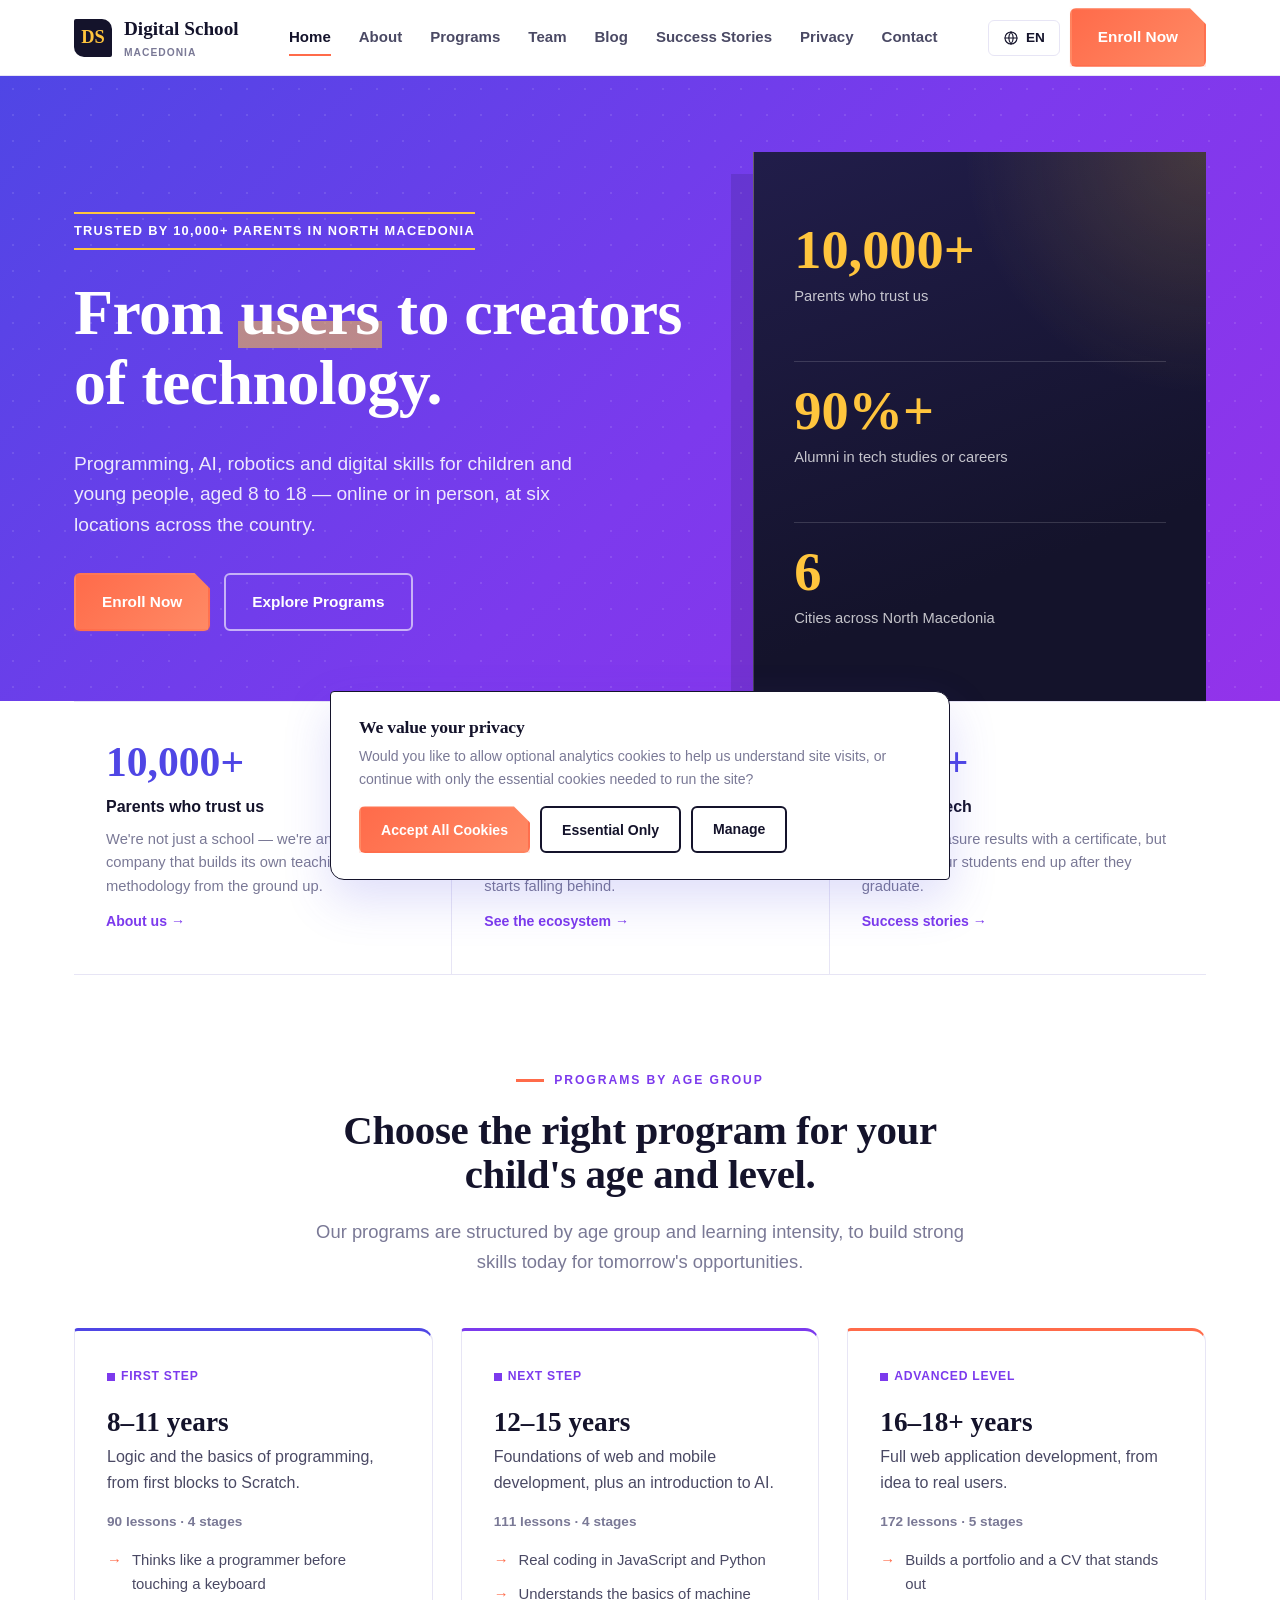
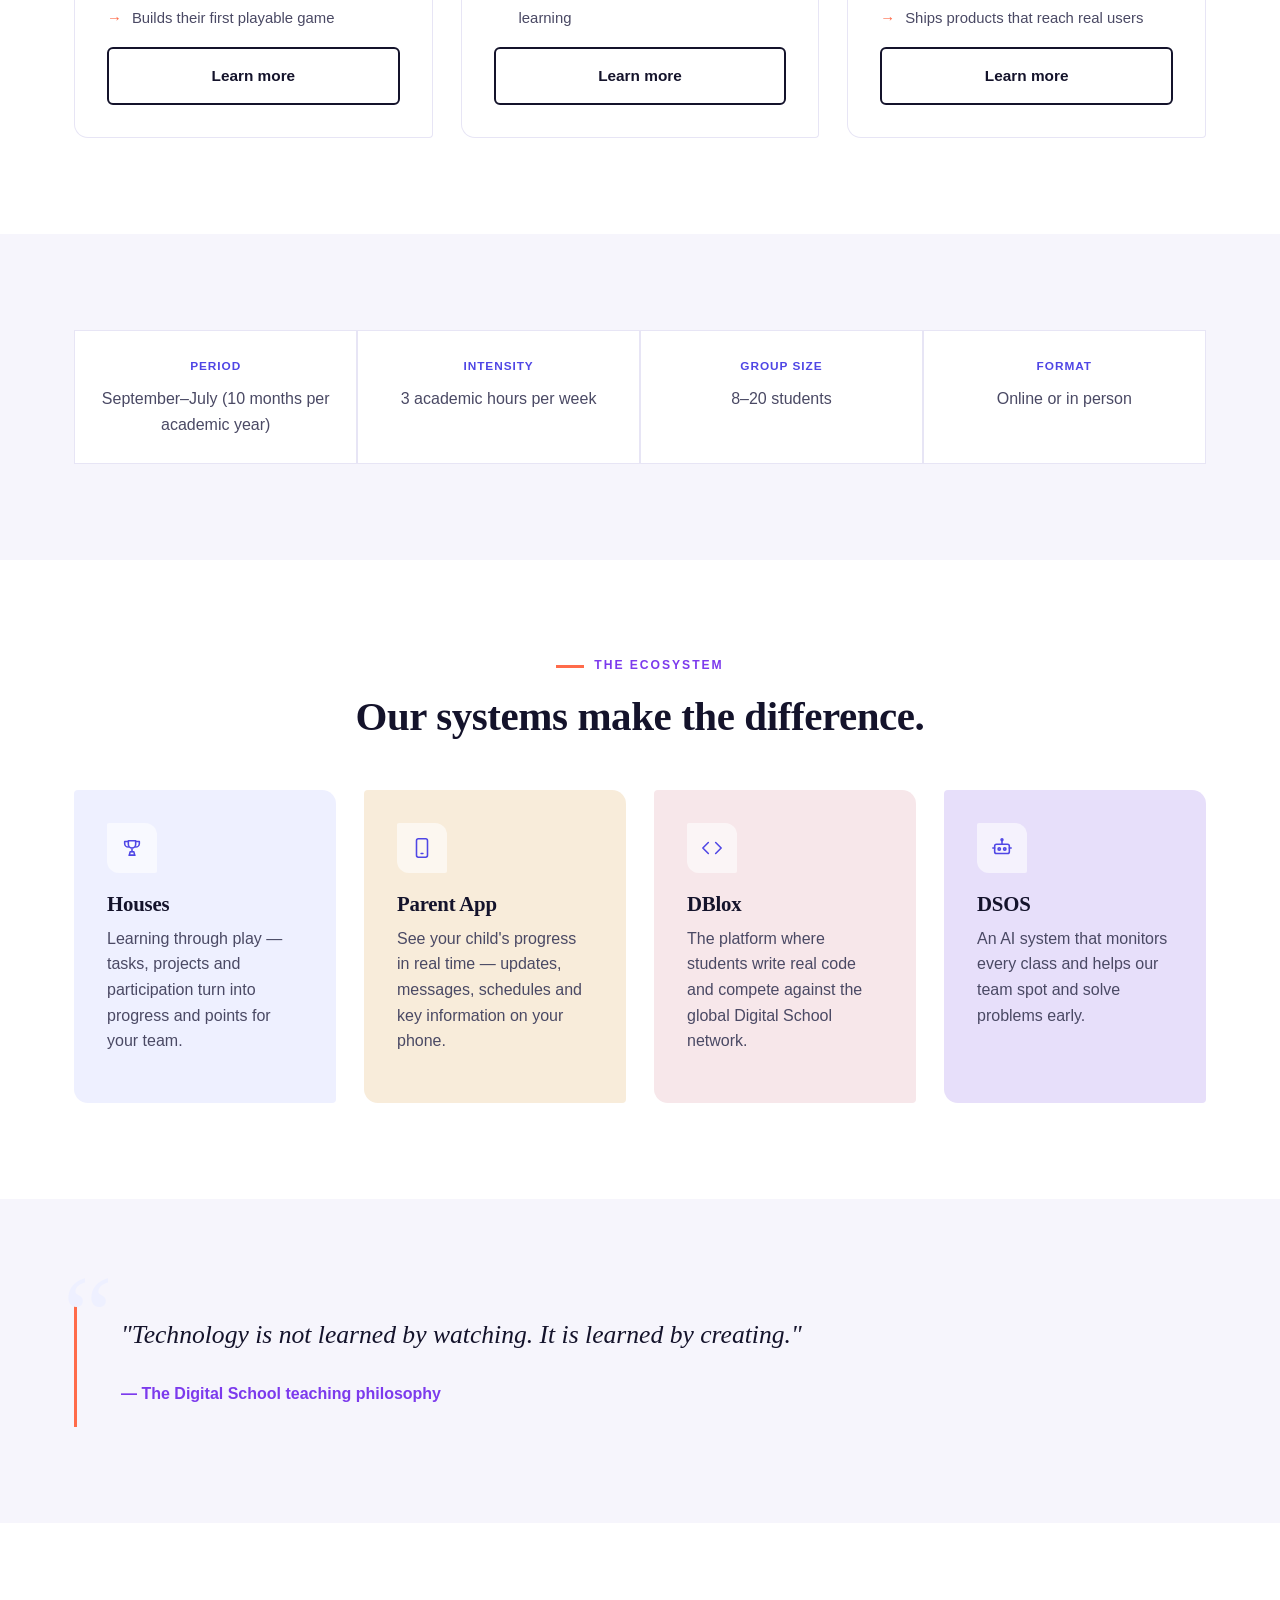
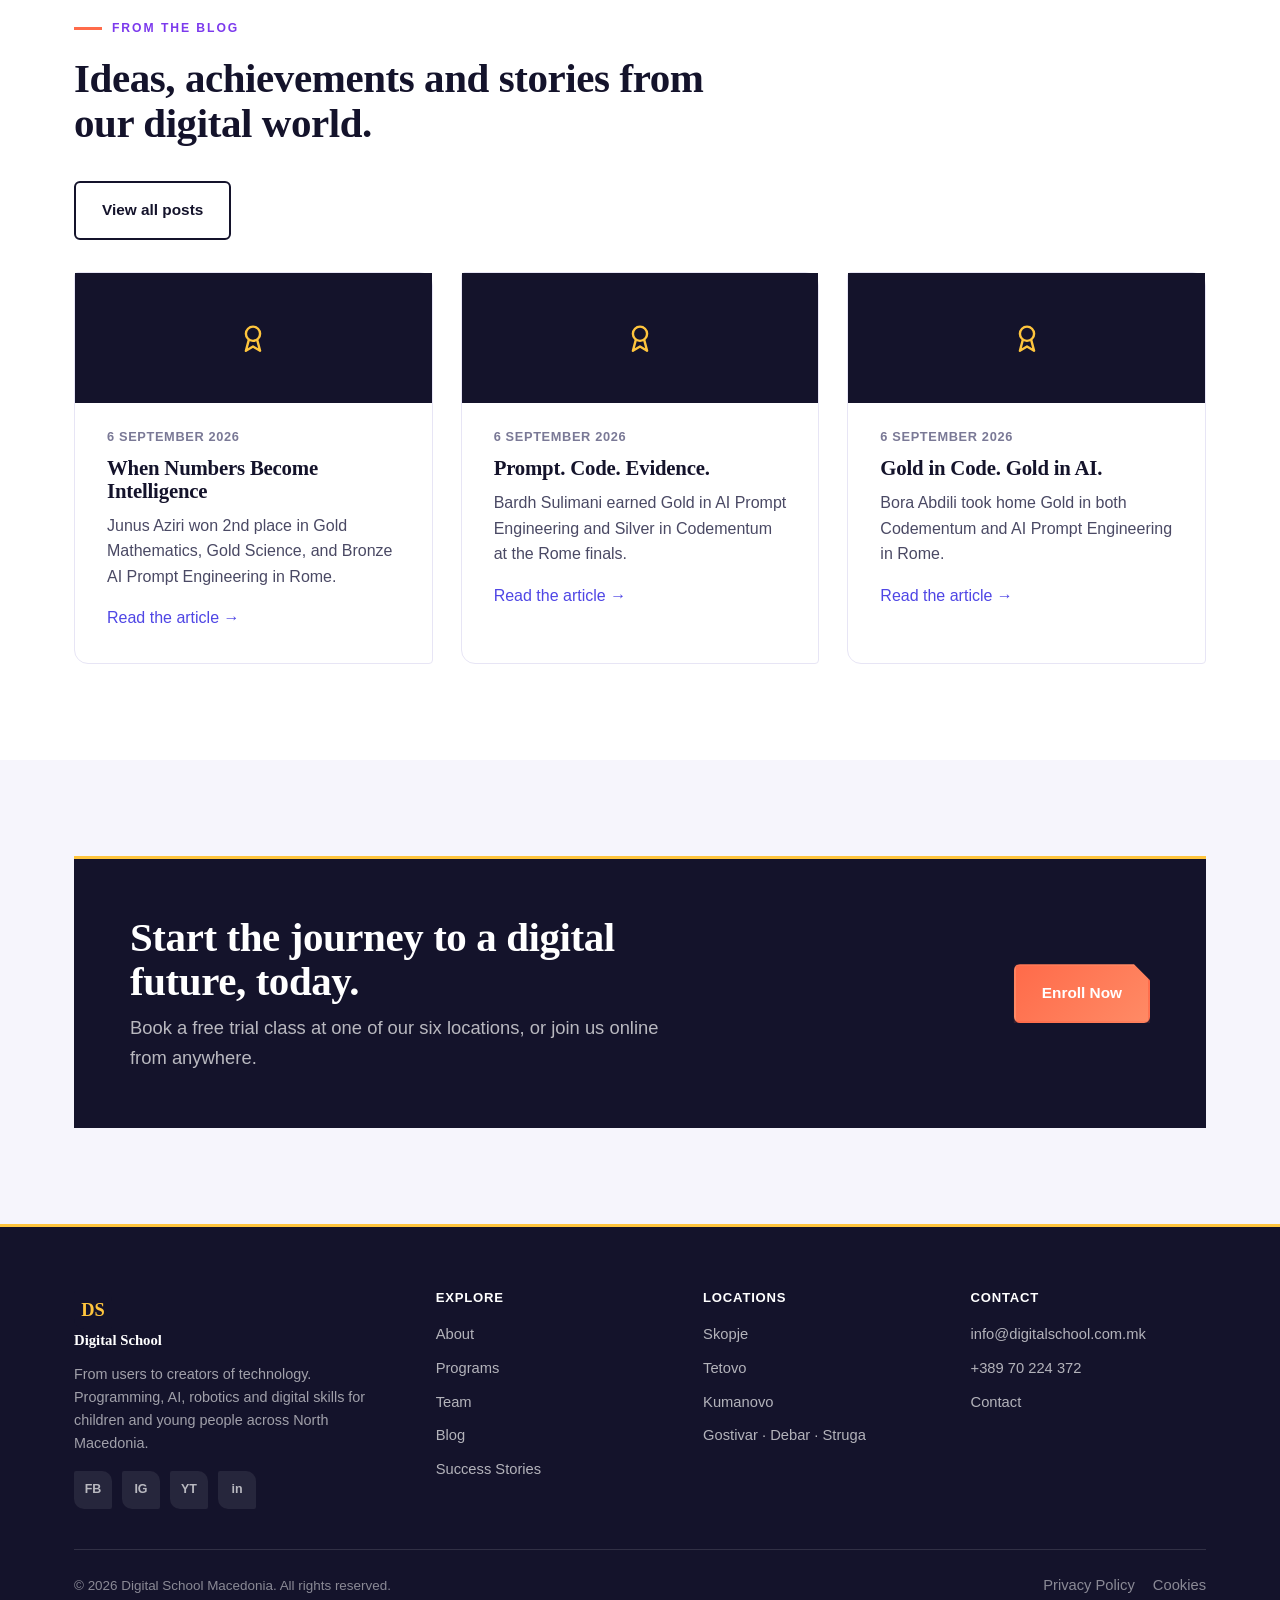
==== commit 3905ee4d: "Fix responsive navigation and dark mode contrast" ====
--- a/index.html
+++ b/index.html
@@ -321,8 +321,8 @@
   </div>
 </div>
 
-<script src="js/i18n-data.js"></script>
-<script src="js/i18n.js"></script>
-<script src="js/main.js"></script>
+<script src="i18n-data.js"></script>
+<script src="i18n.js"></script>
+<script src="main.js"></script>
 </body>
 </html>
--- a/style.css
+++ b/style.css
@@ -16,6 +16,9 @@
   --color-cta-dark: #E44F30;
   --color-gold: #FFC53D;
   --color-ink: #14132B;
+  /* `--color-ink` becomes light in dark mode for readable body copy.
+     Keep this separate for components that must always sit on a dark surface. */
+  --color-night: #14132B;
   --color-body: #4A4964;
   --color-muted: #7A7996;
   --color-surface: #FFFFFF;
@@ -183,7 +186,7 @@
 .brand-mark {
   width: 38px; height: 38px;
   border-radius: 2px 10px 2px 10px;
-  background: var(--color-ink);
+  background: var(--color-night);
   display: flex; align-items: center; justify-content: center;
   color: var(--color-gold); font-family: var(--font-heading); font-weight: 600; font-size: 1.15rem;
   flex-shrink: 0;
@@ -284,11 +287,14 @@
 .hero .lede { color: rgba(255,255,255,0.88); font-size: 1.2rem; max-width: 500px; }
 .hero-actions { display: flex; gap: 14px; margin-top: 32px; flex-wrap: wrap; }
 .hero-panel {
-  background: var(--color-ink);
+  background:
+    radial-gradient(circle at 100% 0, rgba(255,197,61,.18), transparent 34%),
+    linear-gradient(160deg, #211d4a 0%, var(--color-night) 72%);
   padding: 48px 40px;
   display: flex; flex-direction: column; justify-content: center;
   position: relative;
-  border-left: 1px solid rgba(255,255,255,0.15);
+  border-left: 1px solid rgba(255,255,255,0.2);
+  box-shadow: -22px 22px 0 rgba(20,19,43,0.14);
 }
 .hero-panel-stat { margin-bottom: 30px; }
 .hero-panel-stat strong { display: block; font-family: var(--font-heading); font-weight: 600; font-size: 3.4rem; color: var(--color-gold); line-height: 1; }
@@ -384,7 +390,7 @@
 .person-card { display: flex; gap: 24px; align-items: flex-start; }
 .avatar {
   width: 84px; height: 84px; border-radius: 2px 20px 2px 20px;
-  background: var(--color-ink);
+  background: var(--color-night);
   display: flex; align-items: center; justify-content: center;
   color: var(--color-gold); font-family: var(--font-heading); font-weight: 600; font-size: 1.6rem;
   flex-shrink: 0;
@@ -401,7 +407,7 @@
 
 /* Blog */
 .blog-card .blog-date { font-size: .8rem; color: var(--color-muted); font-weight: 700; margin-bottom: 10px; text-transform: uppercase; letter-spacing: .05em; }
-.blog-thumb { height: 130px; margin: -32px -32px 24px; background: var(--color-ink); display:flex; align-items:center; justify-content:center; color: var(--color-gold); }
+.blog-thumb { height: 130px; margin: -32px -32px 24px; background: var(--color-night); display:flex; align-items:center; justify-content:center; color: var(--color-gold); }
 
 /* Testimonial / quote */
 .quote-card { position: relative; padding: 20px 20px 20px 44px; border-left: 3px solid var(--color-cta); }
@@ -414,7 +420,7 @@
 
 /* CTA band — asymmetric split on dark ink, not a centered gradient blob */
 .cta-band {
-  background: var(--color-ink);
+  background: var(--color-night);
   color: #fff;
   padding: 56px;
   display: flex; align-items: center; justify-content: space-between; gap: 40px;
@@ -460,7 +466,7 @@
 }
 
 /* Footer */
-.site-footer { background: var(--color-ink); color: rgba(255,255,255,0.72); padding: 64px 0 28px; border-top: 3px solid var(--color-gold); }
+.site-footer { background: var(--color-night); color: rgba(255,255,255,0.72); padding: 64px 0 28px; border-top: 3px solid var(--color-gold); }
 .footer-grid { display: grid; grid-template-columns: 1.4fr 1fr 1fr 1fr; gap: 32px; margin-bottom: 40px; }
 .site-footer h4 { color: #fff; font-family: var(--font-body); font-weight: 800; font-size: .82rem; text-transform: uppercase; letter-spacing: .06em; margin-bottom: 18px; }
 .site-footer a { color: rgba(255,255,255,0.68); display: block; margin-bottom: 10px; font-size: .92rem; }
@@ -548,7 +554,9 @@
   .cta-band { flex-direction: column; align-items: flex-start; text-align: left; }
 }
 .nav-enroll-mobile { display: none; }
-@media (max-width: 720px) {
+/* The full navigation is wider than a tablet viewport. Collapse it before it
+   starts forcing a horizontal scrollbar, rather than waiting for phone width. */
+@media (max-width: 1080px) {
   .main-nav { display: none; }
   .nav-toggle { display: flex; }
   .nav-actions .btn-cta { display: none; }
@@ -556,7 +564,9 @@
     display: flex; flex-direction: column; position: fixed;
     top: var(--header-height); left: 0; right: 0; background: var(--color-surface);
     border-bottom: 1px solid var(--color-border); padding: 12px 24px 24px; box-shadow: var(--shadow-md);
+    z-index: 510;
   }
+  .main-nav.open a { display: block; width: 100%; padding: 13px 8px; color: var(--color-ink); }
   .main-nav a::after { display: none; }
   .main-nav.open .nav-enroll-mobile { display: flex; margin-top: 8px; }
   .brand small { display: none; }
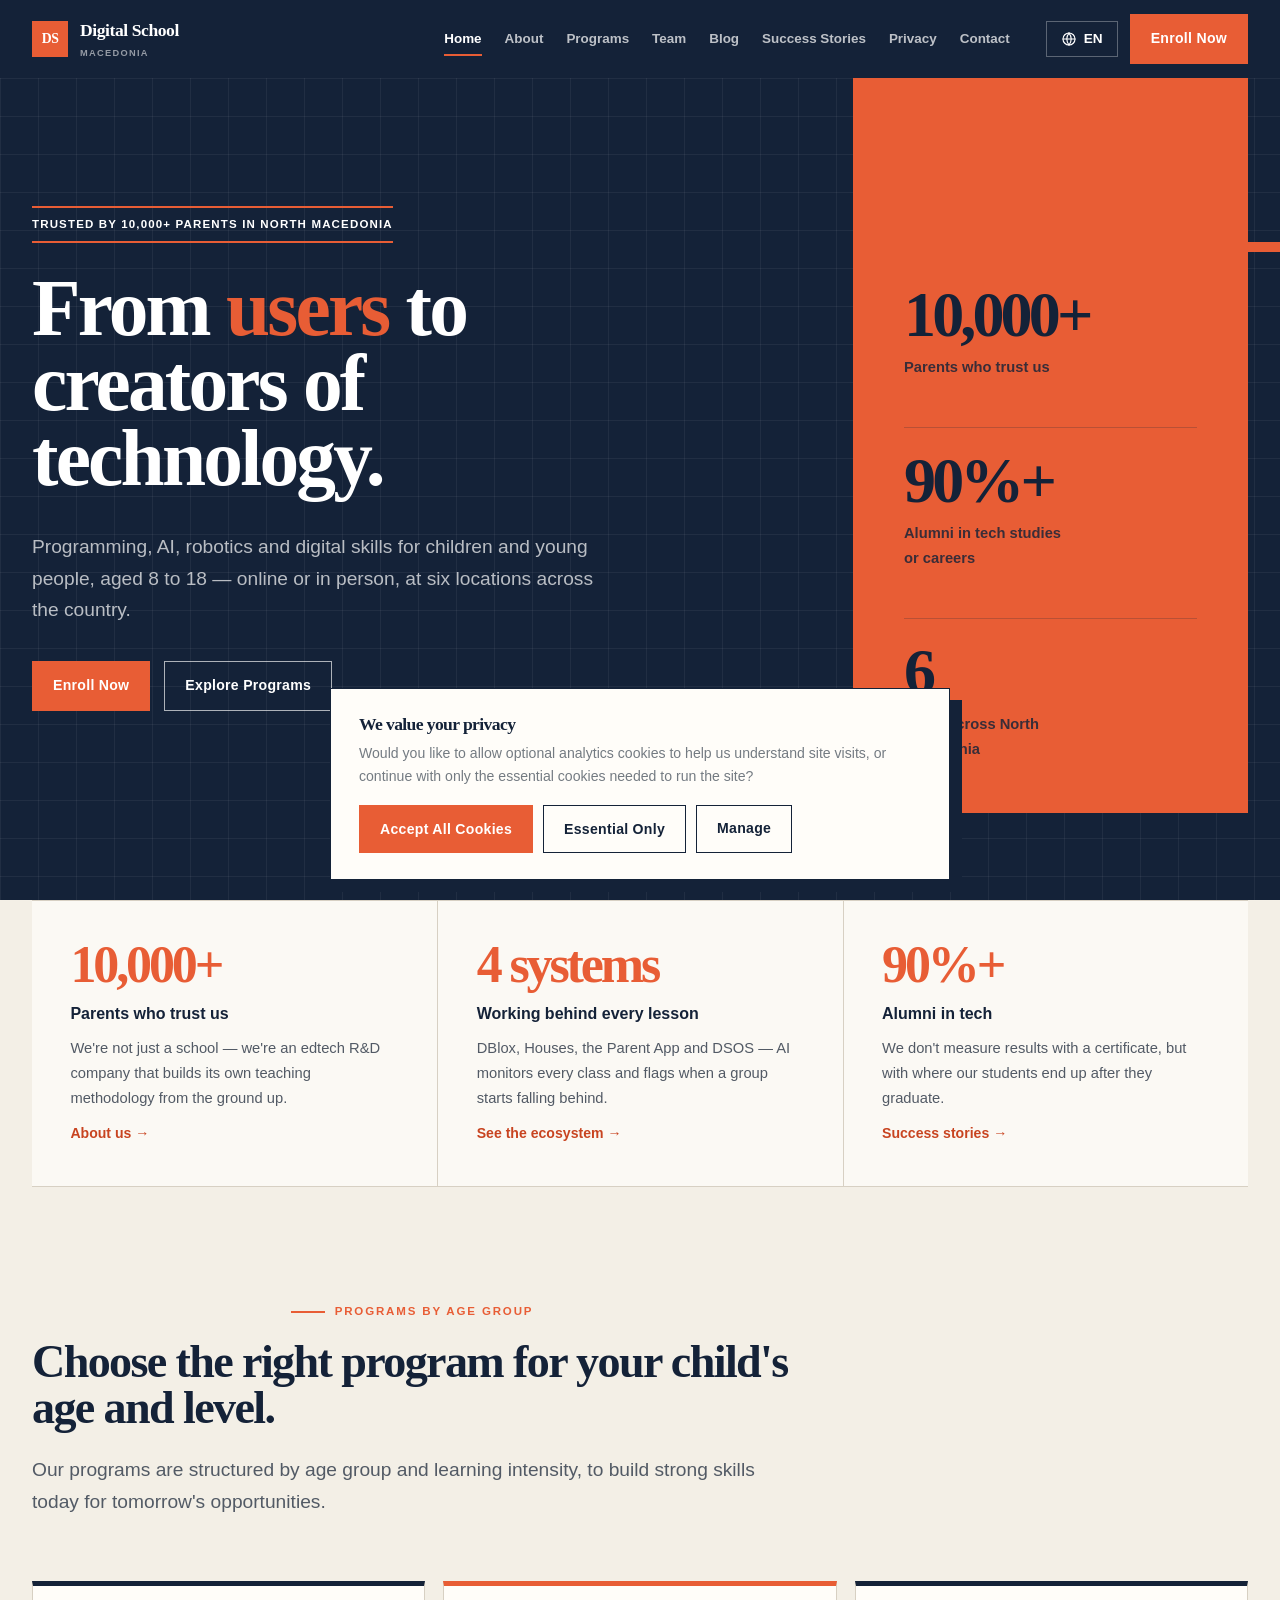
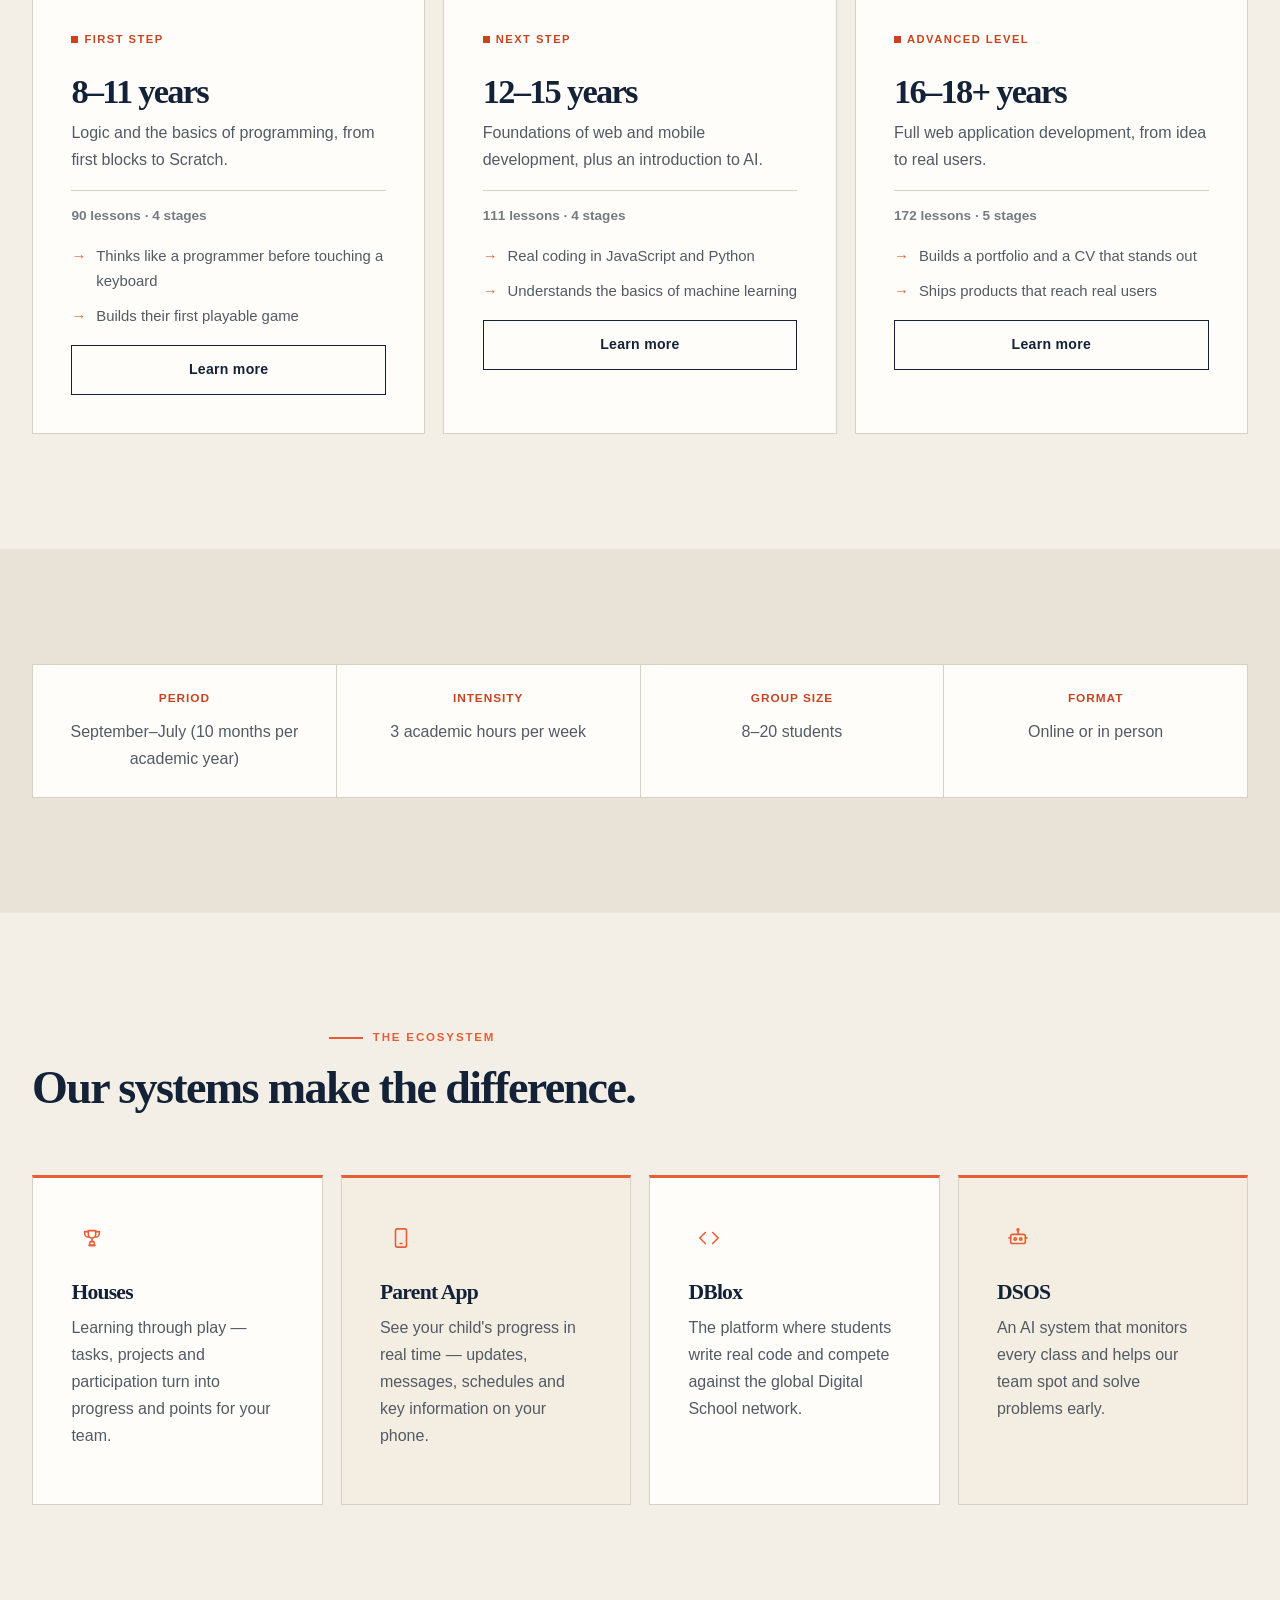
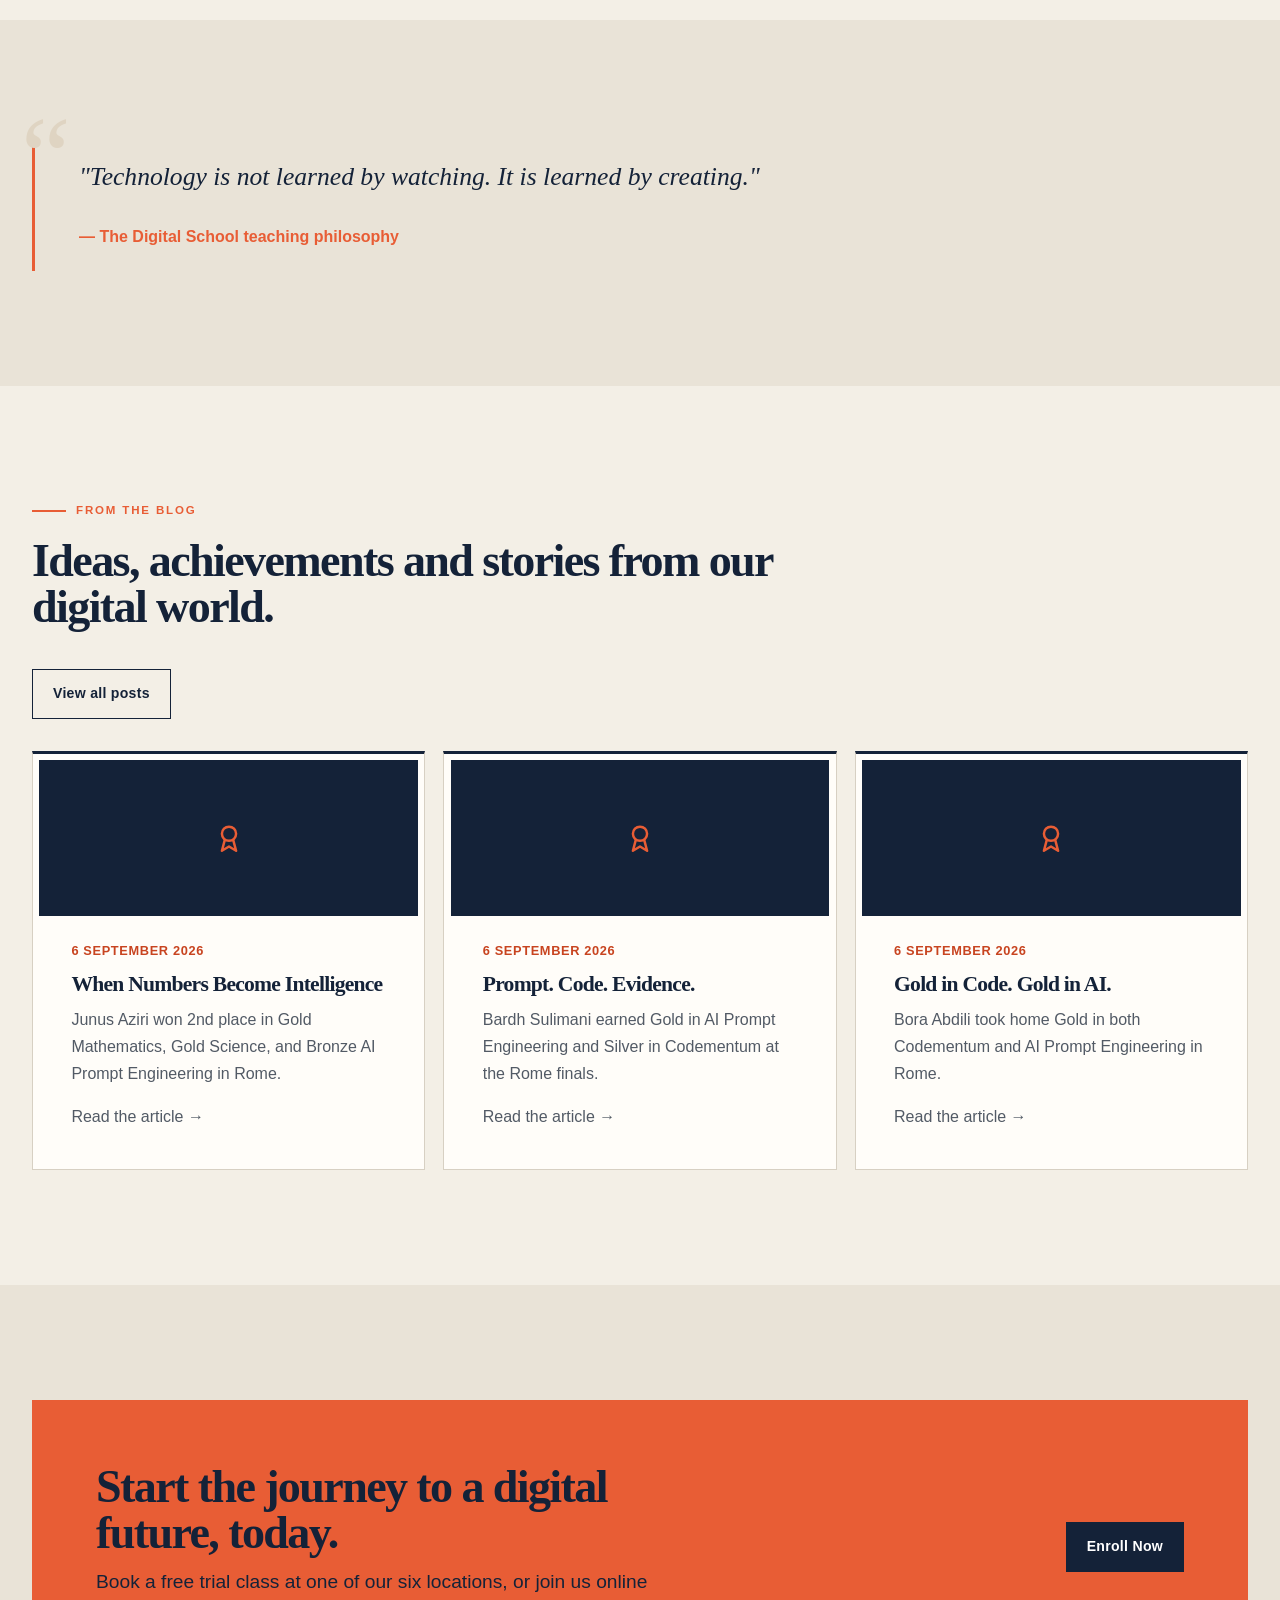
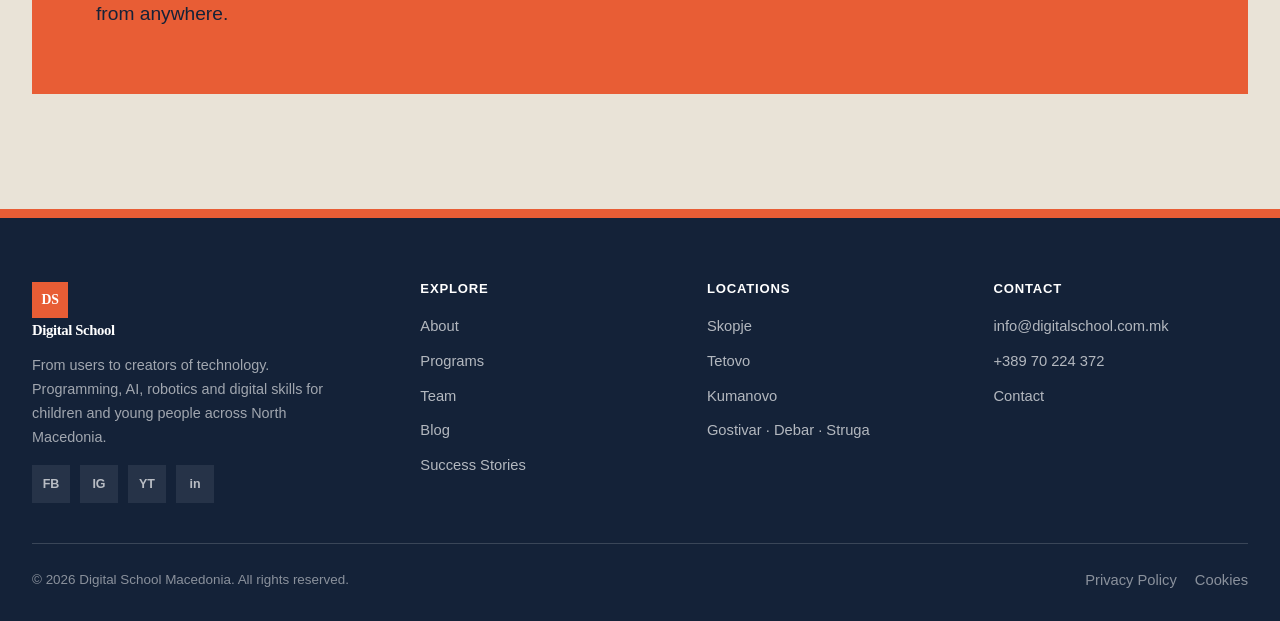
==== commit 4e40ac41: "Redesign site with responsive multilingual hero" ====
--- a/index.html
+++ b/index.html
@@ -5,7 +5,7 @@
 <meta name="viewport" content="width=device-width, initial-scale=1.0">
 <title>Digital School Macedonia — Coding, AI & Robotics for Kids and Teens</title>
 <meta name="description" content="Digital School Macedonia teaches programming, AI, robotics and digital skills to children and young people aged 8–18, online or in person, across six cities.">
-<link rel="icon" href="data:image/svg+xml,<svg xmlns=%22http://www.w3.org/2000/svg%22 viewBox=%220 0 100 100%22><rect rx=%2222%22 width=%22100%22 height=%22100%22 fill=%22%234F46E5%22/><text x=%2250%22 y=%2266%22 font-size=%2250%22 fill=%22white%22 text-anchor=%22middle%22 font-family=%22Arial%22>DS</text></svg>">
+<link rel="icon" href="data:image/svg+xml,<svg xmlns=%22http://www.w3.org/2000/svg%22 viewBox=%220 0 100 100%22><rect width=%22100%22 height=%22100%22 fill=%22%23E85D35%22/><text x=%2250%22 y=%2266%22 font-size=%2250%22 fill=%22white%22 text-anchor=%22middle%22 font-family=%22Arial%22>DS</text></svg>">
 <link rel="preconnect" href="https://fonts.googleapis.com">
 <link href="https://fonts.googleapis.com/css2?family=Fraunces:opsz,wght@9..144,500;9..144,600;9..144,700&family=Manrope:wght@400;500;600;700;800&display=swap" rel="stylesheet">
 <link rel="stylesheet" href="style.css">
--- a/style.css
+++ b/style.css
@@ -582,3 +582,203 @@
   .quote-card { padding-left: 28px; }
   .quote-card::before { font-size: 5rem; left: -6px; top: -22px; }
 }
+
+/* 2026 refresh: editorial digital workshop */
+:root {
+  --bg: #f3efe6; --surface: #fbf9f4; --surface-raised: #fffdf9;
+  --text-primary: #142238; --text-secondary: #525a65; --text-muted: #747b82;
+  --border: #d7d0c3; --accent: #e85d35; --accent-hover: #c84420;
+  --success: #24765a; --warning: #ba7418; --danger: #b93e35; --night: #142238;
+  --color-primary: #142238; --color-primary-dark: #0e192a; --color-primary-light: #ece6da;
+  --color-accent: #e85d35; --color-cta: #e85d35; --color-cta-dark: #c84420; --color-gold: #e85d35;
+  --color-ink: #142238; --color-night: #142238; --color-body: #525a65; --color-muted: #747b82;
+  --color-surface: #fbf9f4; --color-surface-alt: #e9e3d7; --color-border: #d7d0c3;
+  --gradient-hero: #142238; --gradient-cta: #e85d35;
+  --shadow-sm: none; --shadow-md: none; --shadow-lg: none;
+  --radius-sm: 0; --radius-md: 0; --radius-lg: 0; --notch: 0; --header-height: 78px;
+  color-scheme: light;
+}
+
+html { background: var(--bg); }
+body { background: var(--bg); color: var(--text-secondary); font-size: 1rem; line-height: 1.68; }
+h1, h2, h3, h4 { color: var(--text-primary); letter-spacing: -.035em; }
+h1 { font-size: clamp(3rem, 6.2vw, 6rem); line-height: .94; }
+h2 { font-size: clamp(2rem, 3.6vw, 3.55rem); line-height: 1; }
+h3 { font-size: 1.35rem; line-height: 1.12; }
+p { max-width: 68ch; }
+a { color: inherit; }
+::selection { color: #fff; background: var(--accent); }
+:focus-visible { outline: 3px solid var(--accent); outline-offset: 4px; }
+.container { max-width: 1280px; padding: 0 32px; }
+section { padding: clamp(4.75rem, 9vw, 8.5rem) 0; }
+.section-alt { background: var(--color-surface-alt); }
+.section-head, .section-head.center { max-width: 760px; margin: 0 0 clamp(2.25rem, 5vw, 4rem); text-align: left; }
+.section-head.center { margin-left: 0; margin-right: 0; }
+.lede { color: var(--text-secondary); font-size: clamp(1rem, 1.6vw, 1.2rem); line-height: 1.65; }
+.eyebrow { color: var(--accent); font-size: .72rem; letter-spacing: .16em; margin-bottom: 1.1rem; }
+.eyebrow::before { width: 34px; height: 2px; background: currentColor; }
+
+.btn { border-radius: 0; border: 1px solid currentColor; min-height: 48px; padding: 12px 20px; font-size: .88rem; letter-spacing: .02em; transition: background-color .18s ease, color .18s ease, transform .18s ease; }
+.btn:hover { transform: translateY(-2px); }
+.btn-cta { background: var(--accent); border-color: var(--accent); color: #fff; box-shadow: none; clip-path: none; }
+.btn-cta:hover { background: var(--accent-hover); border-color: var(--accent-hover); box-shadow: none; }
+.btn-outline { color: var(--text-primary); border-color: var(--text-primary); background: transparent; }
+.btn-outline:hover { color: #fff; border-color: var(--text-primary); background: var(--text-primary); }
+.btn-ghost-light { color: #fff; background: transparent; border-color: rgba(255,255,255,.65); }
+.btn-ghost-light:hover { color: var(--night); background: #fff; border-color: #fff; }
+
+/* Navigation is an index, not a floating widget. */
+.site-header { height: var(--header-height); background: var(--night); border: 0; backdrop-filter: none; }
+.nav-wrap { gap: 26px; }
+.brand { color: #fff; font-size: 1.1rem; letter-spacing: -.025em; }
+.brand-mark { width: 36px; height: 36px; border-radius: 0; background: var(--accent); color: #fff; font-size: .86rem; }
+.brand small { color: rgba(255,255,255,.55); letter-spacing: .14em; font-size: .58rem; }
+.main-nav { gap: 3px; margin-left: auto; }
+.main-nav a { color: rgba(255,255,255,.72); font-size: .84rem; padding: 13px 10px; }
+.main-nav a::after { left: 10px; right: 10px; bottom: 7px; height: 2px; background: var(--accent); }
+.main-nav a:hover, .main-nav a.active { color: #fff; }
+.nav-actions { gap: 12px; }
+.lang-btn { border-radius: 0; border-color: rgba(255,255,255,.3); background: transparent; color: #fff; }
+.lang-btn:hover { border-color: var(--accent); }
+.lang-menu { border-radius: 0; border-color: var(--night); }
+.lang-menu button { border-radius: 0; }
+.lang-menu button.active { color: var(--accent-hover); background: var(--bg); }
+.nav-toggle span { background: #fff; }
+
+/* Homepage: a workshop noticeboard, not a generic gradient hero. */
+.hero { background: var(--night); padding: 0; color: #fff; min-height: calc(100svh - var(--header-height)); }
+.hero::before { opacity: 1; background-image: linear-gradient(rgba(255,255,255,.055) 1px, transparent 1px), linear-gradient(90deg, rgba(255,255,255,.055) 1px, transparent 1px); background-size: 38px 38px; }
+.hero::after { content: ""; position: absolute; width: min(30vw, 430px); height: 10px; right: 0; top: 20%; background: var(--accent); }
+.hero-grid { grid-template-columns: minmax(0, 1.35fr) minmax(290px, .65fr); gap: 0; min-height: inherit; }
+.hero-copy { padding: clamp(5rem, 10vw, 9rem) clamp(2rem, 7vw, 7rem) clamp(5rem, 8vw, 7.5rem) 0; align-self: center; }
+.hero-tag { border-color: var(--accent); color: #fff; font-size: .72rem; }
+.hero h1 { max-width: 11ch; color: #fff; margin-bottom: .45em; }
+.hero h1 .accent { color: var(--accent); background: none; padding: 0; }
+.hero .lede { color: rgba(255,255,255,.7); max-width: 53ch; }
+.hero-actions { margin-top: 2.2rem; }
+.hero-panel { align-self: stretch; justify-content: flex-end; background: var(--accent); background-image: none; border: 0; box-shadow: none; padding: clamp(2rem, 4vw, 3.75rem); }
+.hero-panel-stat { margin-bottom: 1.6rem; }
+.hero-panel-stat strong { font-size: clamp(3.1rem, 5vw, 5rem); color: var(--night); letter-spacing: -.06em; }
+.hero-panel-stat span { color: rgba(20,34,56,.82); font-weight: 700; max-width: 20ch; }
+.hero-panel-divider { background: rgba(20,34,56,.22); margin: 1.35rem 0; }
+
+.stats-bar { border-color: var(--border); background: var(--surface); }
+.stats-bar-item { padding: clamp(1.75rem, 3vw, 3rem); border-left-color: var(--border); }
+.stats-bar-item strong { color: var(--accent); font-size: 3.25rem; letter-spacing: -.06em; }
+.stats-bar-item .stat-label { color: var(--text-primary); }
+.stats-bar-item p { color: var(--text-secondary); }
+.stats-bar-item .stat-link { color: var(--accent-hover); }
+
+/* Content uses rules and varied density before card chrome. */
+.grid { gap: 18px; }
+.card { border: 1px solid var(--border); border-top: 3px solid var(--text-primary); border-radius: 0; background: var(--surface-raised); padding: clamp(1.5rem, 3vw, 2.5rem); transition: border-color .18s ease, transform .18s ease, background-color .18s ease; }
+.card:hover { border-color: var(--accent); transform: translateY(-3px); }
+.icon-badge { width: 42px; height: 42px; border-radius: 0; background: transparent; color: var(--accent); margin-bottom: 1.35rem; }
+.icon-svg { stroke-width: 1.75; }
+.tag-pill { color: var(--accent-hover); font-size: .7rem; letter-spacing: .13em; }
+.tag-pill::before { width: 7px; height: 7px; }
+.program-card { border-top-width: 5px; }
+.program-card.step-2 { border-top-color: var(--accent); }
+.program-card.step-3 { border-top-color: var(--night); }
+.program-age { color: var(--text-primary); font-size: 2.15rem; letter-spacing: -.05em; }
+.program-meta { color: var(--text-muted); border-top: 1px solid var(--border); padding-top: 14px; }
+.program-card ul li::before { color: var(--accent); }
+.info-strip { gap: 1px; background: var(--border); border-color: var(--border); }
+.info-strip div { background: var(--surface-raised); padding: 24px 18px; }
+.info-strip strong { color: var(--accent-hover); }
+.eco-card, .eco-card:nth-child(n) { background: var(--surface-raised); border-top-color: var(--accent); }
+.eco-card:nth-child(even) { background: #f4eee2; }
+.eco-card .icon-badge { background: transparent; }
+.rhythm-row { background: var(--border); border-color: var(--border); }
+.rhythm-step { background: var(--surface-raised); }
+.rhythm-step strong { color: var(--accent); }
+.rhythm-step span { color: var(--text-primary); }
+.person-card { align-items: flex-start; }
+.avatar { border-radius: 0; background: var(--night); color: var(--accent); }
+.role-card .avatar { border-radius: 0; background: var(--accent); color: #fff; }
+.person-role { color: var(--accent-hover); }
+.location-card { border-left: 0; border-top-color: var(--accent); }
+.location-card a { color: var(--text-secondary); }
+.blog-card .blog-date { color: var(--accent-hover); }
+.blog-thumb { height: 156px; background: var(--night); color: var(--accent); }
+.quote-card { border-left-color: var(--accent); }
+.quote-card::before { color: #dfd4c2; }
+.quote-card p { color: var(--text-primary); }
+
+.page-header { background: var(--night); border: 0; padding: clamp(5.5rem, 10vw, 8.5rem) 0 clamp(4.5rem, 8vw, 6.5rem); text-align: left; position: relative; overflow: hidden; }
+.page-header::after { content: ""; position: absolute; right: 7%; bottom: 0; width: min(34vw, 430px); height: 9px; background: var(--accent); }
+.page-header .container { position: relative; z-index: 1; }
+.page-header .eyebrow { justify-content: flex-start; color: var(--accent); }
+.page-header h1 { color: #fff; max-width: 12ch; }
+.page-header .lede { color: rgba(255,255,255,.72); margin-left: 0 !important; max-width: 58ch; }
+
+.cta-band { background: var(--accent); color: var(--night); border: 0; padding: clamp(2.25rem, 5vw, 4.5rem); }
+.cta-band h2, .cta-band .lede { color: var(--night); }
+.cta-band .btn-cta { background: var(--night); border-color: var(--night); }
+.cta-band .btn-cta:hover { background: #fff; border-color: #fff; color: var(--night); }
+.form-field label { color: var(--text-primary); }
+.form-field input, .form-field select, .form-field textarea { border-radius: 0; border-color: var(--border); background: var(--surface-raised); color: var(--text-primary); }
+.form-field input:focus, .form-field select:focus, .form-field textarea:focus { border-color: var(--accent); box-shadow: inset 3px 0 0 var(--accent); }
+.form-success { border-radius: 0; }
+.detail-list li { border-color: var(--border); padding: 20px 0; color: var(--text-primary); }
+.detail-list strong { color: var(--accent); }
+.badge-strip { gap: 0; border-top: 1px solid var(--border); border-left: 1px solid var(--border); }
+.badge-strip span { border-radius: 0; border: 0; border-right: 1px solid var(--border); border-bottom: 1px solid var(--border); background: transparent; color: var(--text-secondary); padding: 12px 16px; }
+.map-frame { border-radius: 0; border-color: var(--border); }
+.site-footer { background: var(--night); border-top: 9px solid var(--accent); }
+.site-footer a:hover { color: var(--accent); }
+.footer-social a { border-radius: 0; }
+.footer-bottom { border-color: rgba(255,255,255,.16); }
+.cookie-banner { border-radius: 0; border-color: var(--night); background: var(--surface-raised); box-shadow: 12px 12px 0 var(--night); }
+
+@media (max-width: 1080px) {
+  .hero-grid { grid-template-columns: 1fr; min-height: 0; }
+  .hero-copy { padding-right: 0; }
+  .hero-panel { display: grid; grid-template-columns: repeat(3, 1fr); gap: 24px; padding: 32px; }
+  .hero-panel-stat { margin: 0; }
+  .hero-panel-divider { display: none; }
+  .hero-panel-stat strong { font-size: 3.35rem; }
+  .main-nav.open { background: var(--night); border-bottom-color: rgba(255,255,255,.16); box-shadow: none; }
+  .main-nav.open a { color: #fff; border-bottom: 1px solid rgba(255,255,255,.1); }
+}
+@media (max-width: 720px) {
+  .container { padding: 0 20px; }
+  section { padding: 4.5rem 0; }
+  h1 { font-size: clamp(2.85rem, 14vw, 4.5rem); }
+  .hero-copy { padding: 5.25rem 0 4.25rem; }
+  .hero h1 { max-width: 10ch; }
+  .hero::after { display: none; }
+  .hero-panel { grid-template-columns: 1fr; gap: 0; padding: 28px 20px; }
+  .hero-panel-divider { display: block; }
+  .hero-panel-stat { margin-bottom: 18px; }
+  .hero-panel-stat strong { font-size: 3.4rem; }
+  .stats-bar-item { padding: 26px 0; }
+  .card { padding: 1.5rem; }
+  .page-header { padding: 5rem 0 4.25rem; }
+  .page-header::after { width: 46vw; }
+  .cta-band { padding: 2rem 1.5rem; }
+  .cookie-banner { left: 14px; right: 14px; padding: 20px; box-shadow: 7px 7px 0 var(--night); }
+}
+@media (prefers-reduced-motion: reduce) {
+  *, *::before, *::after { scroll-behavior: auto !important; transition-duration: .01ms !important; animation-duration: .01ms !important; }
+}
+
+/* Albanian and Macedonian copy needs more room than the English source.
+   Keep the editorial scale, but let translated headings breathe instead of
+   forcing an English-shaped line break. */
+html[lang="sq"] .hero h1,
+html[lang="mk"] .hero h1 { max-width: 100%; font-size: clamp(2.9rem, 4.15vw, 4.75rem); }
+html[lang="sq"] .page-header h1,
+html[lang="mk"] .page-header h1 { max-width: 15ch; font-size: clamp(2.75rem, 5.25vw, 5.1rem); }
+html[lang="sq"] .hero .lede,
+html[lang="mk"] .hero .lede { max-width: 60ch; }
+html[lang="sq"] .hero-panel-stat span,
+html[lang="mk"] .hero-panel-stat span { max-width: 24ch; }
+html[lang="sq"] .program-card h3,
+html[lang="mk"] .program-card h3 { letter-spacing: -.02em; }
+@media (max-width: 720px) {
+  html[lang="sq"] .hero h1,
+  html[lang="mk"] .hero h1 { font-size: clamp(2.45rem, 11.5vw, 4rem); max-width: 13ch; }
+  html[lang="sq"] .page-header h1,
+  html[lang="mk"] .page-header h1 { font-size: clamp(2.45rem, 11.5vw, 4rem); max-width: 14ch; }
+}
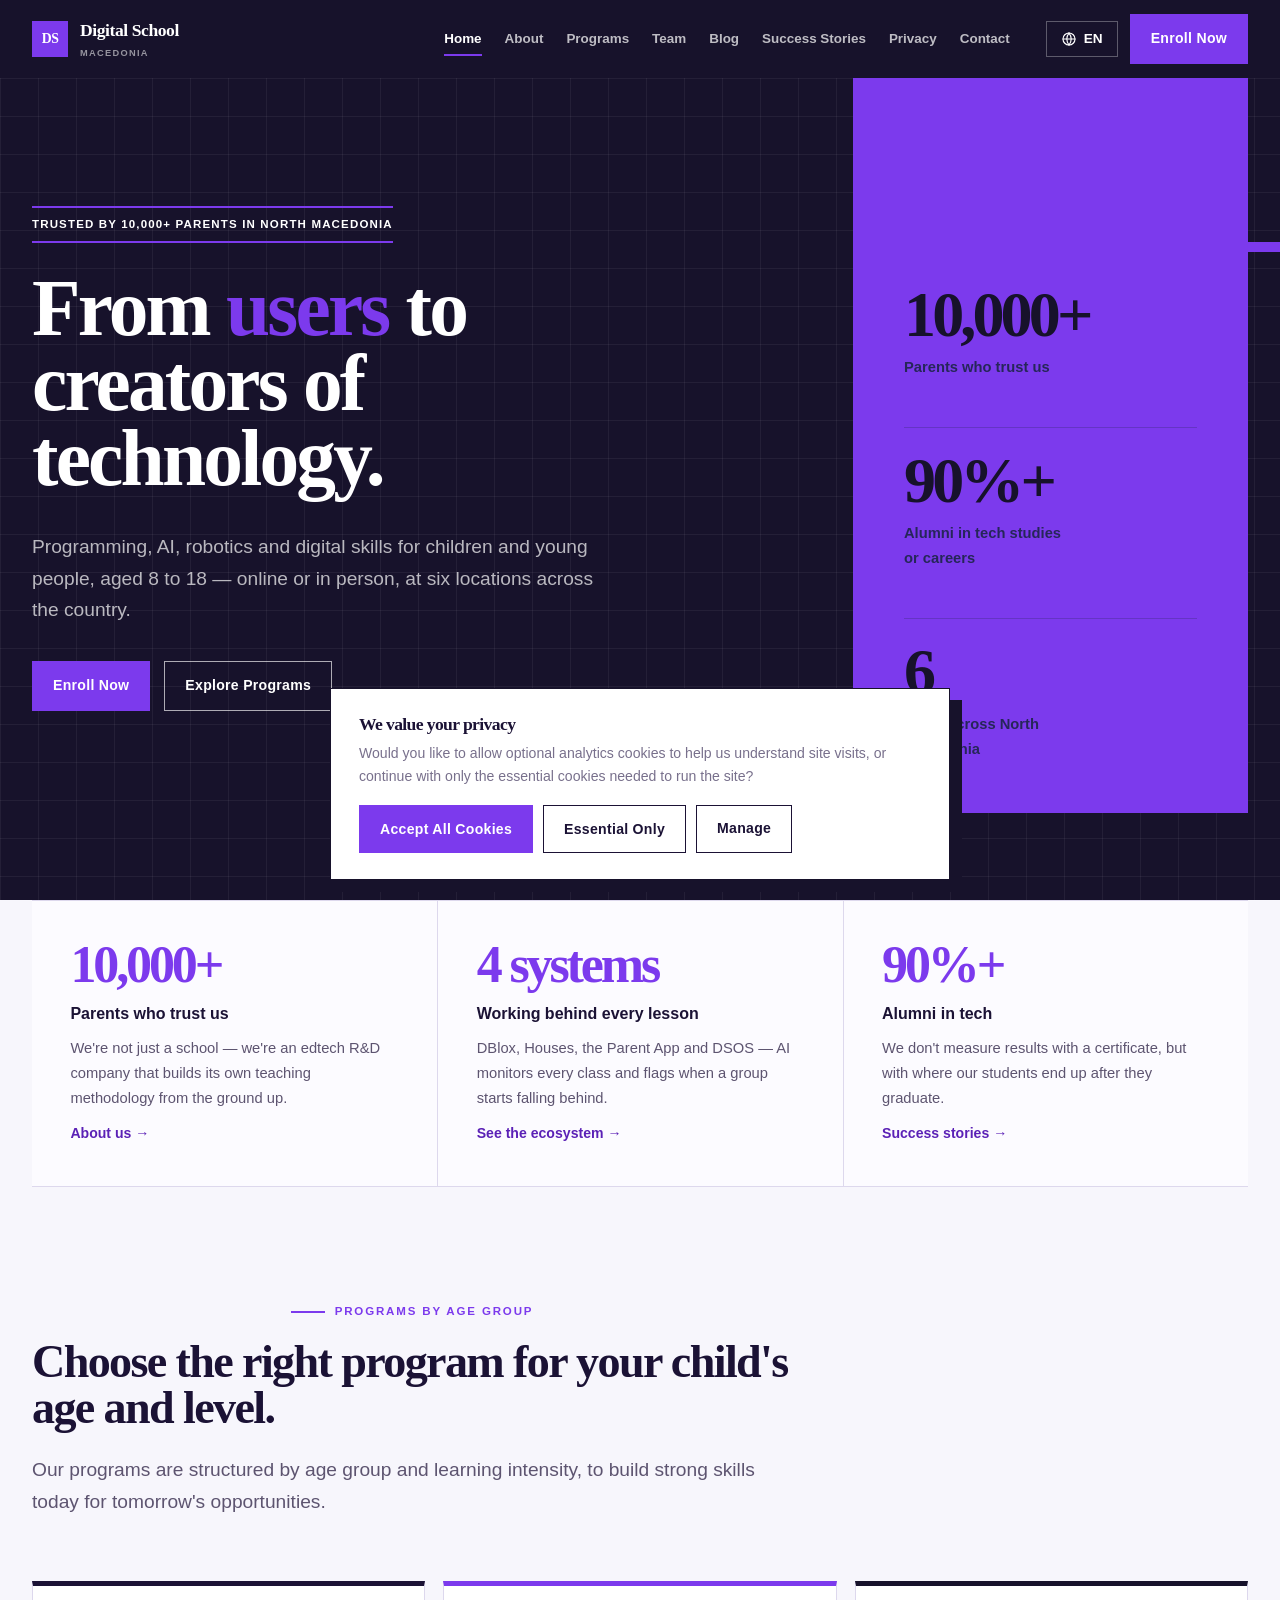
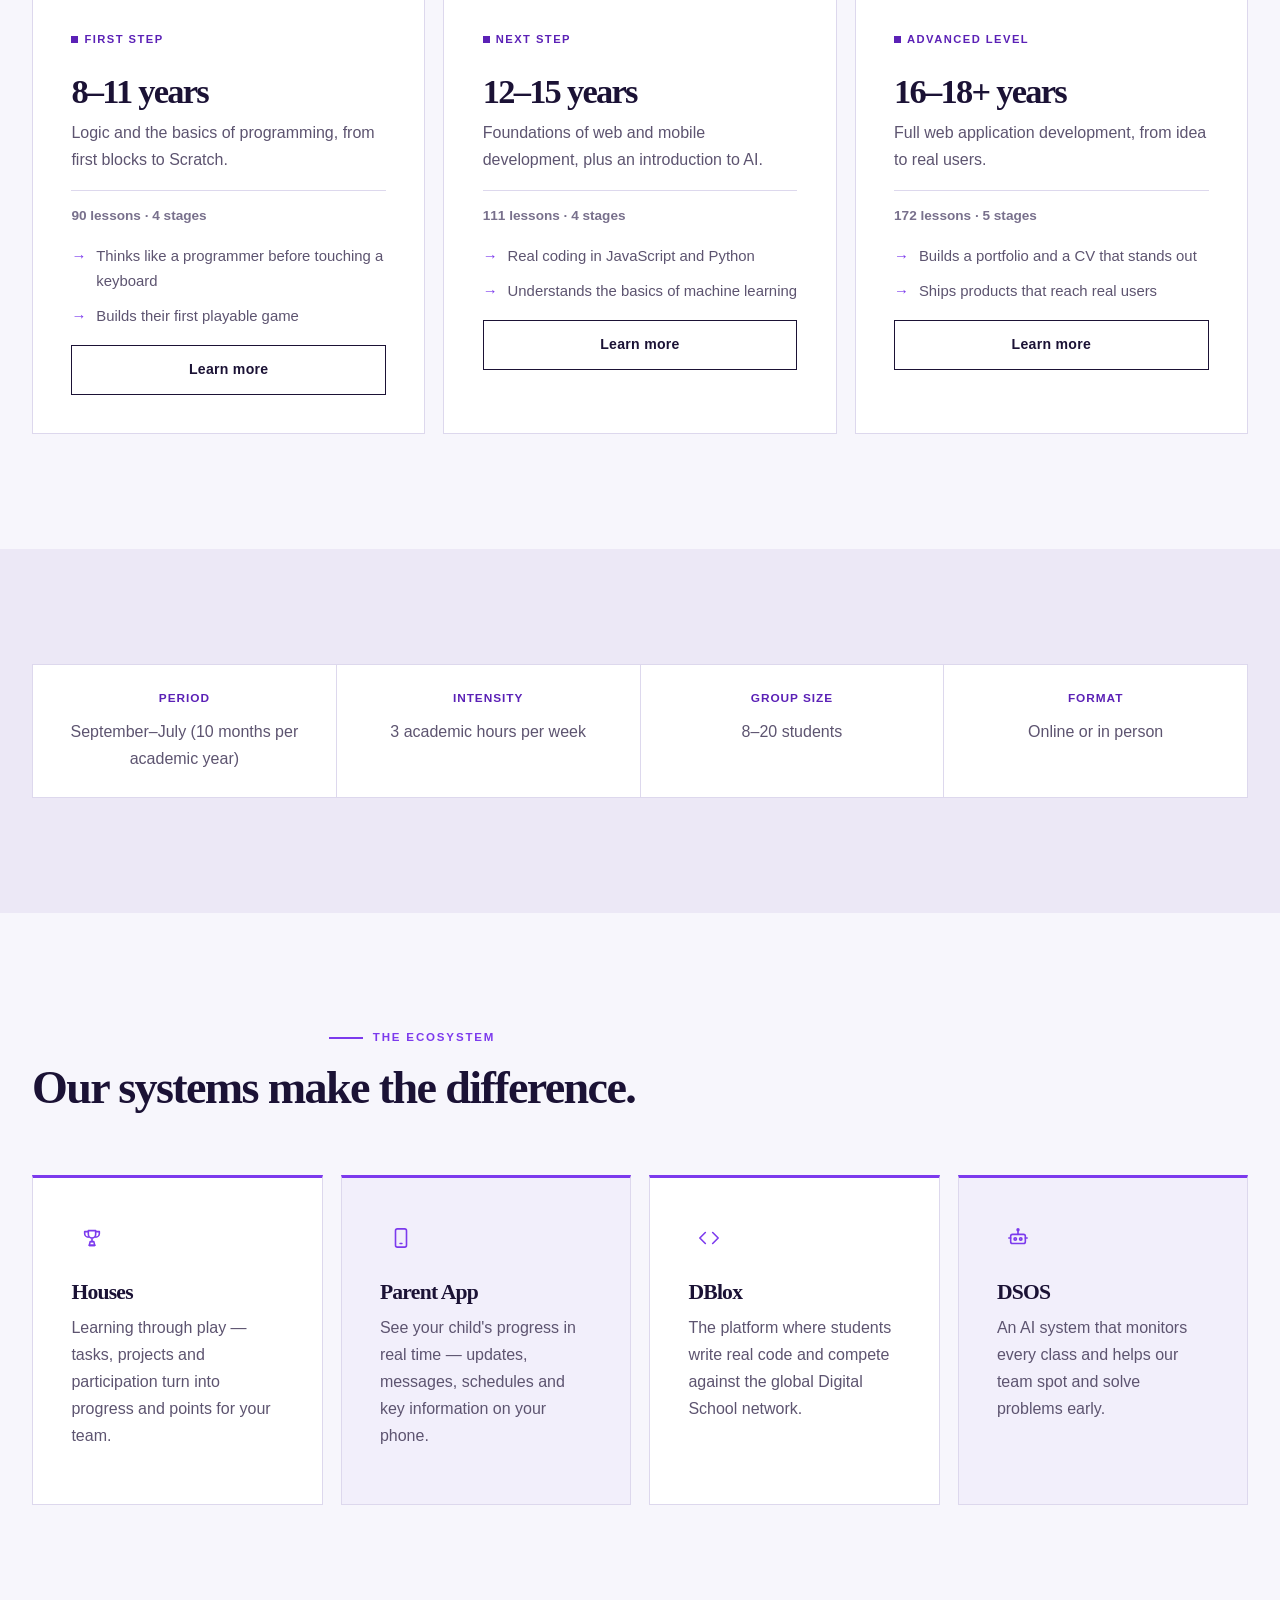
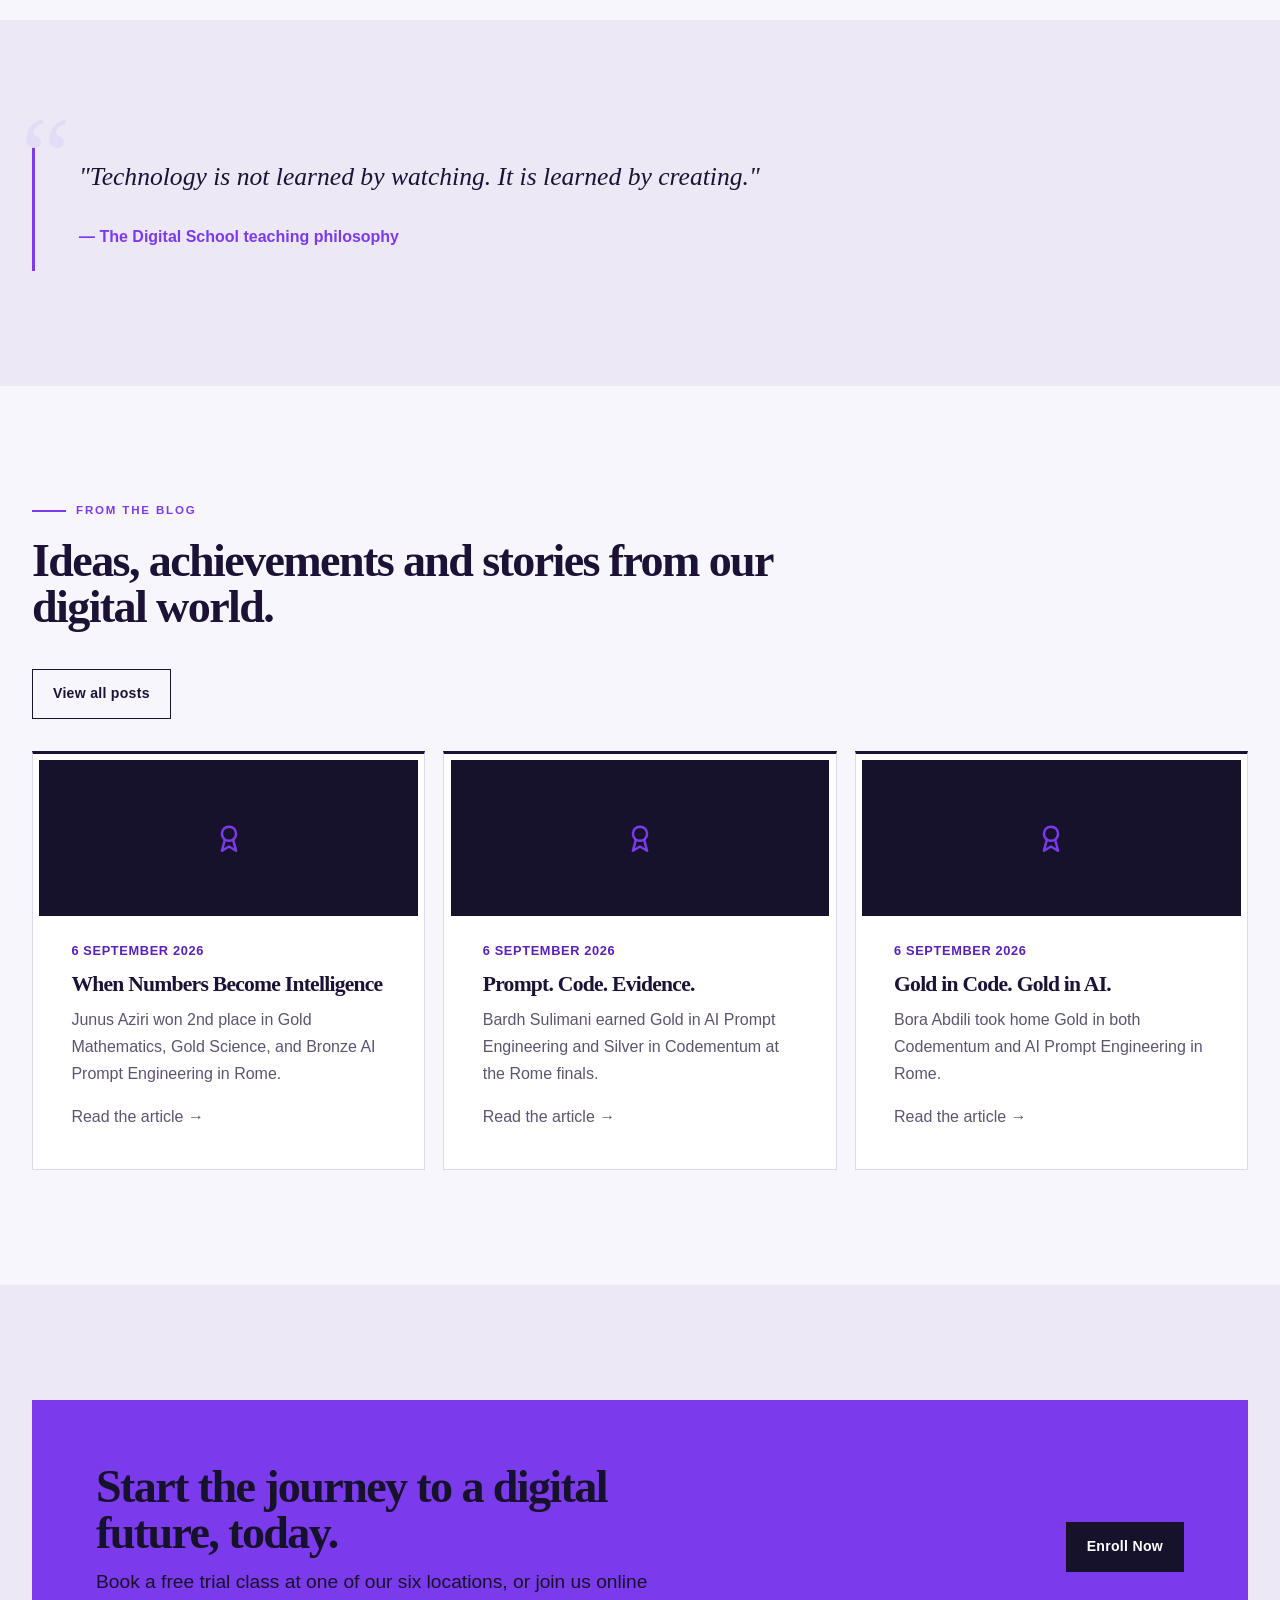
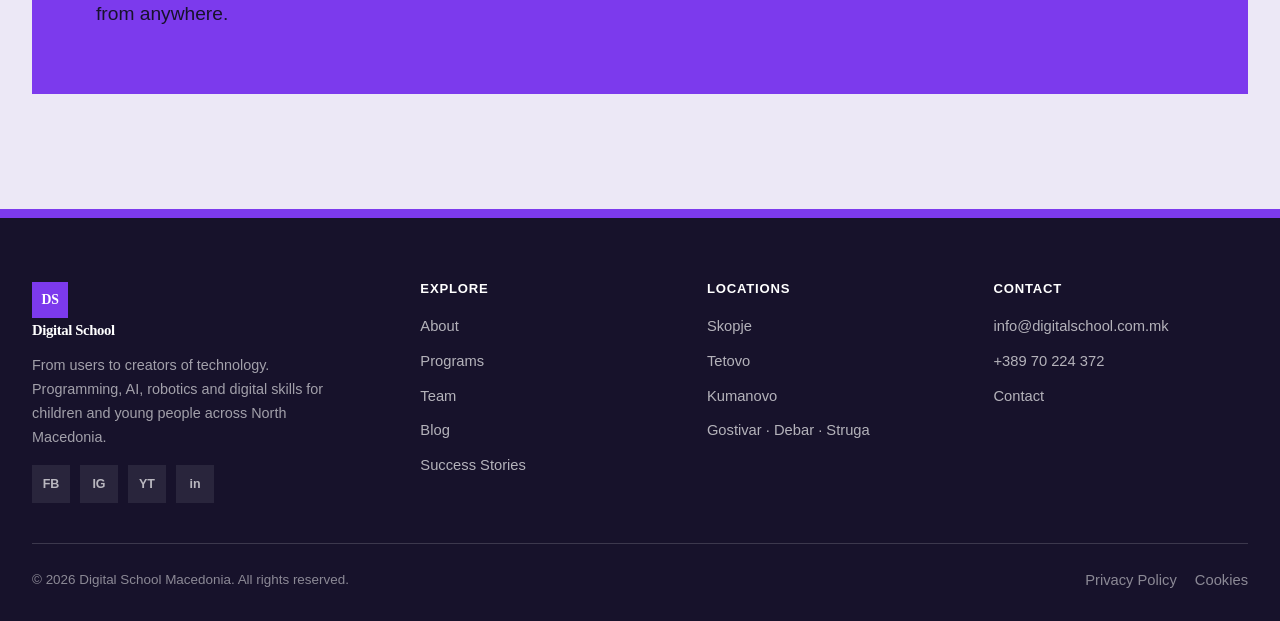
==== commit a762993f: "Apply violet visual theme" ====
--- a/index.html
+++ b/index.html
@@ -5,7 +5,7 @@
 <meta name="viewport" content="width=device-width, initial-scale=1.0">
 <title>Digital School Macedonia — Coding, AI & Robotics for Kids and Teens</title>
 <meta name="description" content="Digital School Macedonia teaches programming, AI, robotics and digital skills to children and young people aged 8–18, online or in person, across six cities.">
-<link rel="icon" href="data:image/svg+xml,<svg xmlns=%22http://www.w3.org/2000/svg%22 viewBox=%220 0 100 100%22><rect width=%22100%22 height=%22100%22 fill=%22%23E85D35%22/><text x=%2250%22 y=%2266%22 font-size=%2250%22 fill=%22white%22 text-anchor=%22middle%22 font-family=%22Arial%22>DS</text></svg>">
+<link rel="icon" href="data:image/svg+xml,<svg xmlns=%22http://www.w3.org/2000/svg%22 viewBox=%220 0 100 100%22><rect width=%22100%22 height=%22100%22 fill=%22%237C3AED%22/><text x=%2250%22 y=%2266%22 font-size=%2250%22 fill=%22white%22 text-anchor=%22middle%22 font-family=%22Arial%22>DS</text></svg>">
 <link rel="preconnect" href="https://fonts.googleapis.com">
 <link href="https://fonts.googleapis.com/css2?family=Fraunces:opsz,wght@9..144,500;9..144,600;9..144,700&family=Manrope:wght@400;500;600;700;800&display=swap" rel="stylesheet">
 <link rel="stylesheet" href="style.css">
--- a/style.css
+++ b/style.css
@@ -585,15 +585,15 @@
 
 /* 2026 refresh: editorial digital workshop */
 :root {
-  --bg: #f3efe6; --surface: #fbf9f4; --surface-raised: #fffdf9;
-  --text-primary: #142238; --text-secondary: #525a65; --text-muted: #747b82;
-  --border: #d7d0c3; --accent: #e85d35; --accent-hover: #c84420;
-  --success: #24765a; --warning: #ba7418; --danger: #b93e35; --night: #142238;
-  --color-primary: #142238; --color-primary-dark: #0e192a; --color-primary-light: #ece6da;
-  --color-accent: #e85d35; --color-cta: #e85d35; --color-cta-dark: #c84420; --color-gold: #e85d35;
-  --color-ink: #142238; --color-night: #142238; --color-body: #525a65; --color-muted: #747b82;
-  --color-surface: #fbf9f4; --color-surface-alt: #e9e3d7; --color-border: #d7d0c3;
-  --gradient-hero: #142238; --gradient-cta: #e85d35;
+  --bg: #f7f6fc; --surface: #fcfbff; --surface-raised: #ffffff;
+  --text-primary: #1b1235; --text-secondary: #5d5470; --text-muted: #78708c;
+  --border: #ddd8ed; --accent: #7c3aed; --accent-hover: #5b21b6;
+  --success: #24765a; --warning: #a16207; --danger: #b93e35; --night: #17122b;
+  --color-primary: #1b1235; --color-primary-dark: #120b25; --color-primary-light: #eeeafe;
+  --color-accent: #7c3aed; --color-cta: #7c3aed; --color-cta-dark: #5b21b6; --color-gold: #7c3aed;
+  --color-ink: #1b1235; --color-night: #17122b; --color-body: #5d5470; --color-muted: #78708c;
+  --color-surface: #fcfbff; --color-surface-alt: #ece8f6; --color-border: #ddd8ed;
+  --gradient-hero: #17122b; --gradient-cta: #7c3aed;
   --shadow-sm: none; --shadow-md: none; --shadow-lg: none;
   --radius-sm: 0; --radius-md: 0; --radius-lg: 0; --notch: 0; --header-height: 78px;
   color-scheme: light;
@@ -687,7 +687,7 @@
 .info-strip div { background: var(--surface-raised); padding: 24px 18px; }
 .info-strip strong { color: var(--accent-hover); }
 .eco-card, .eco-card:nth-child(n) { background: var(--surface-raised); border-top-color: var(--accent); }
-.eco-card:nth-child(even) { background: #f4eee2; }
+.eco-card:nth-child(even) { background: #f2effb; }
 .eco-card .icon-badge { background: transparent; }
 .rhythm-row { background: var(--border); border-color: var(--border); }
 .rhythm-step { background: var(--surface-raised); }
@@ -702,7 +702,7 @@
 .blog-card .blog-date { color: var(--accent-hover); }
 .blog-thumb { height: 156px; background: var(--night); color: var(--accent); }
 .quote-card { border-left-color: var(--accent); }
-.quote-card::before { color: #dfd4c2; }
+.quote-card::before { color: #e3dcf7; }
 .quote-card p { color: var(--text-primary); }
 
 .page-header { background: var(--night); border: 0; padding: clamp(5.5rem, 10vw, 8.5rem) 0 clamp(4.5rem, 8vw, 6.5rem); text-align: left; position: relative; overflow: hidden; }
